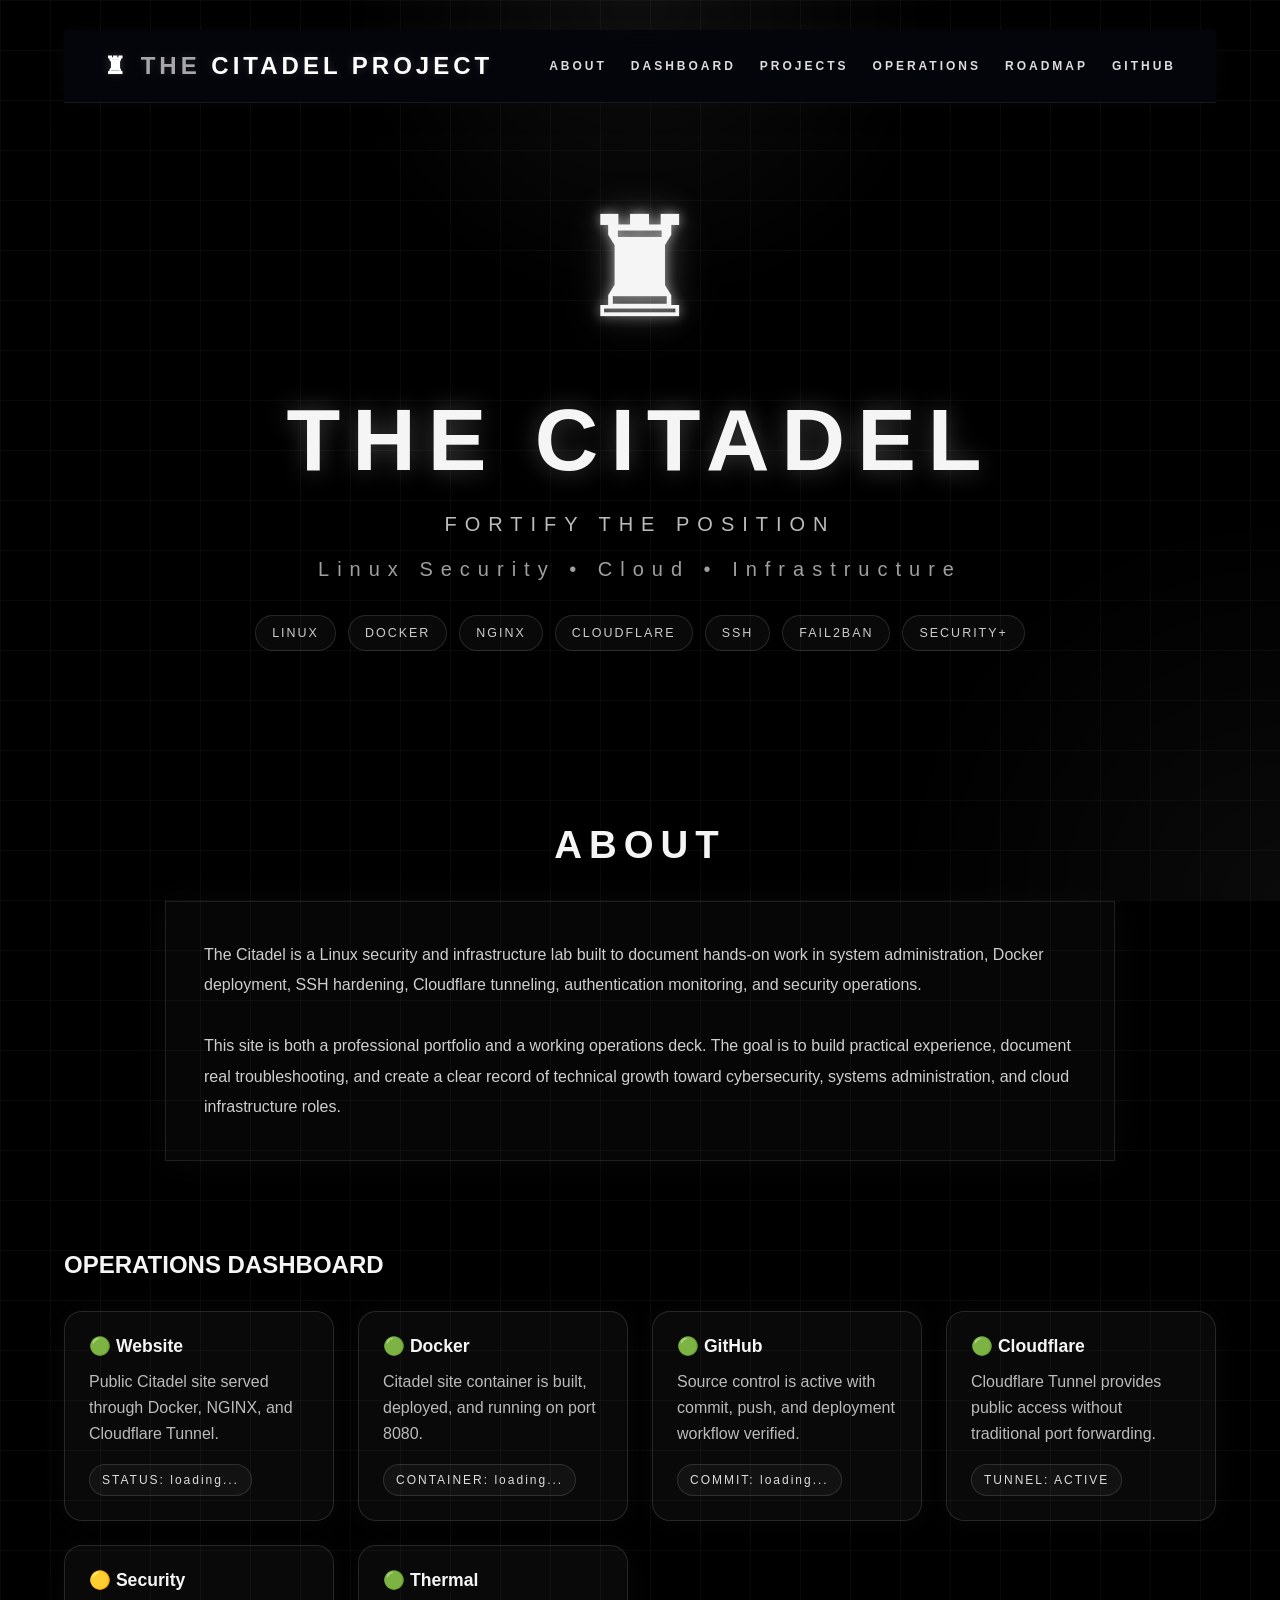
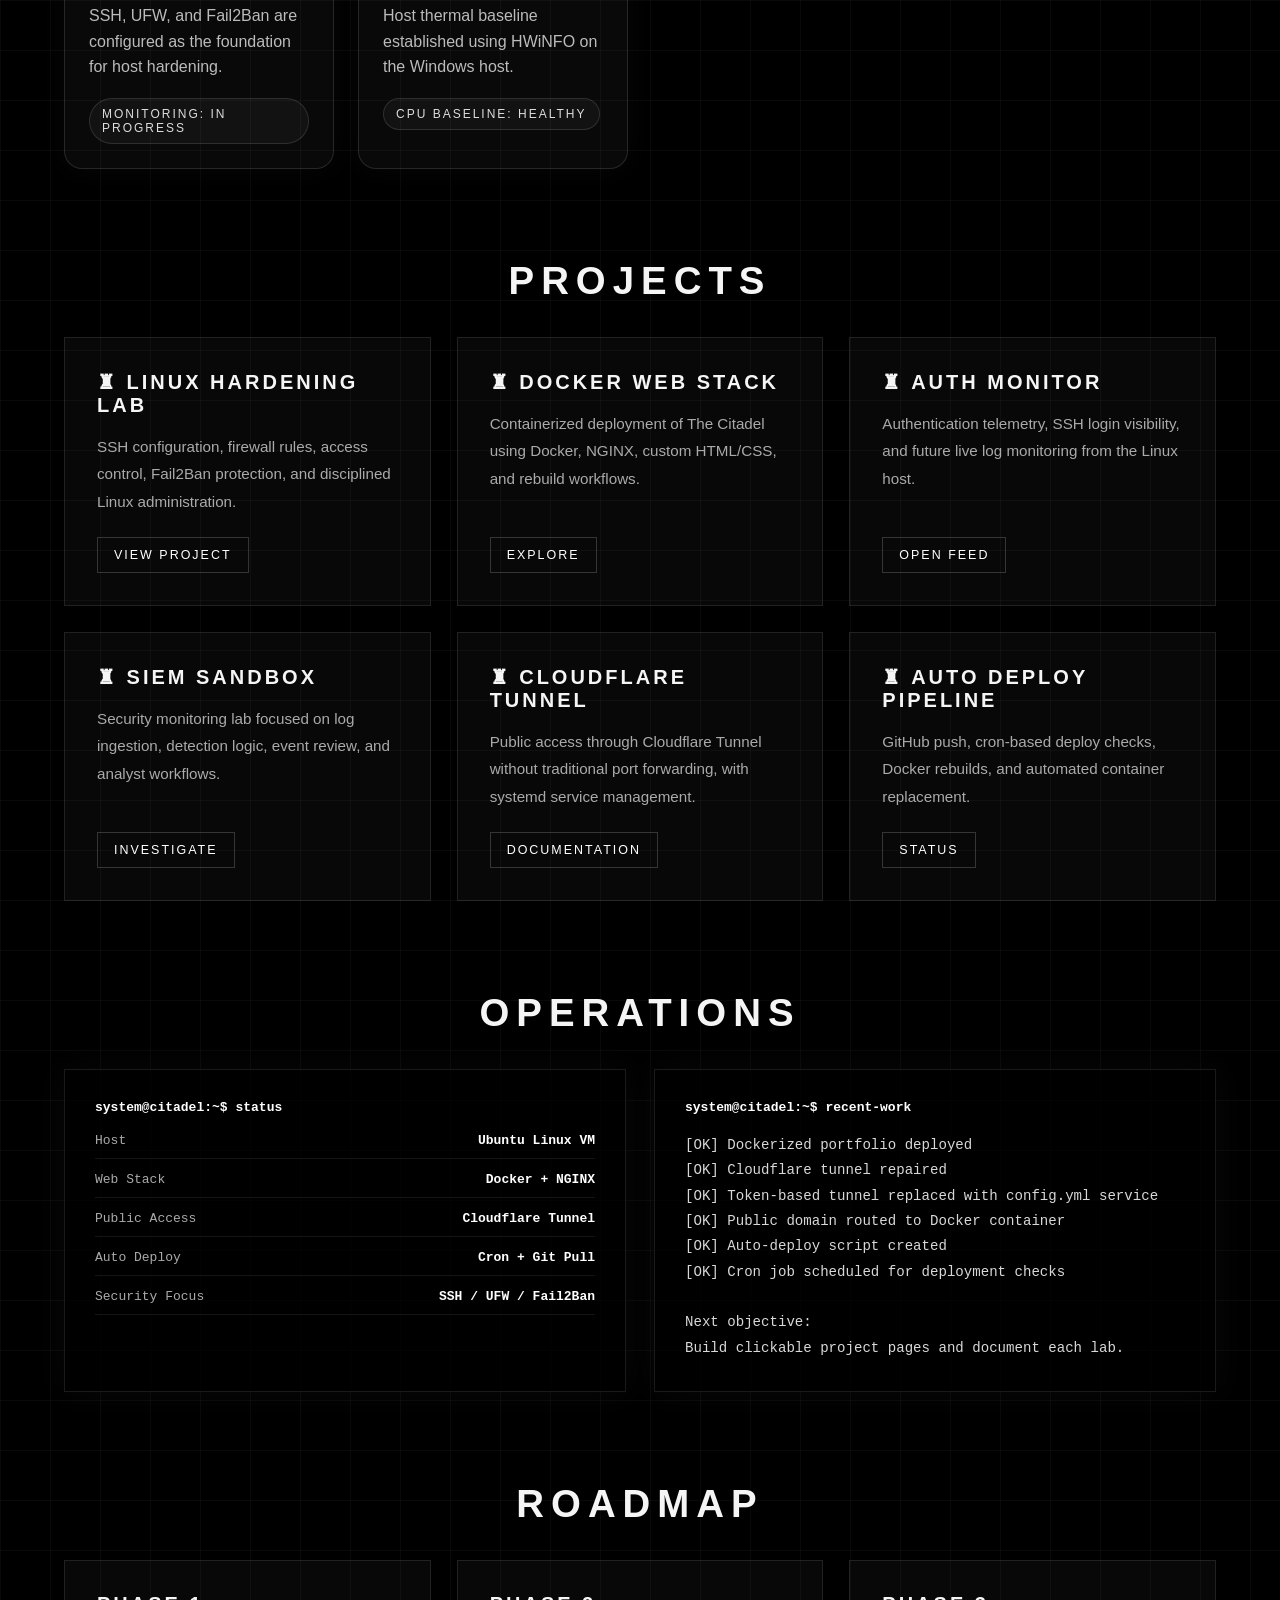
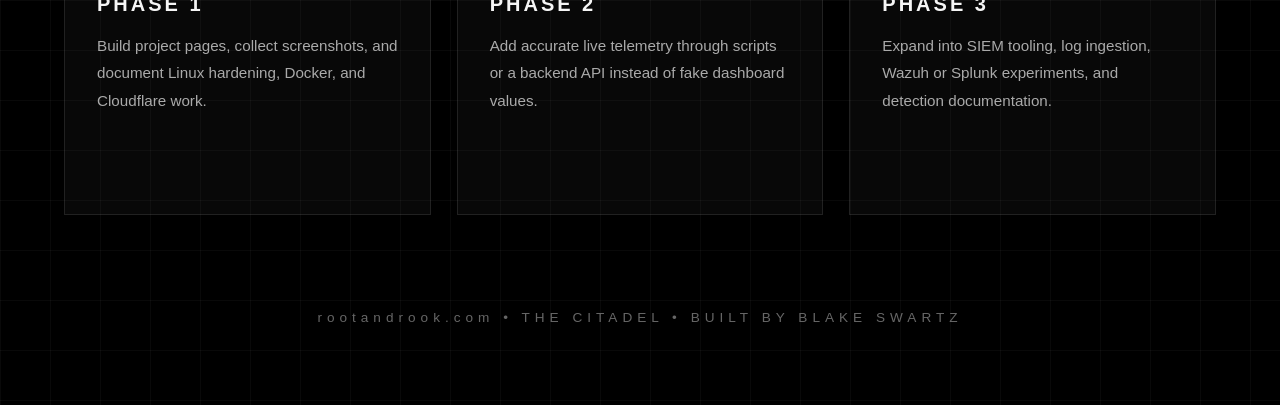
==== docker-site/index.html @ c4e70e7b "Complete Linux Hardening Lab project page" ====
<!DOCTYPE html>
<html lang="en">
<head>
<meta charset="UTF-8">
<meta name="viewport" content="width=device-width, initial-scale=1.0">

<title>The Citadel | Blake Swartz</title>

<style>
*{
    margin:0;
    padding:0;
    box-sizing:border-box;
}

html{
    scroll-behavior:smooth;
}

#dashboard{
    scroll-margin-top:180px;
}

body{
    background:#000;
    color:#f5f5f5;
    font-family:Arial, Helvetica, sans-serif;
    overflow-x:hidden;
    background-image:
        linear-gradient(rgba(255,255,255,0.035) 1px, transparent 1px),
        linear-gradient(90deg, rgba(255,255,255,0.035) 1px, transparent 1px);
    background-size:50px 50px;
}

body::before{
    content:"";
    position:fixed;
    inset:0;
    background:
        radial-gradient(circle at top, rgba(255,255,255,0.06), transparent 28%),
        radial-gradient(circle at bottom right, rgba(255,255,255,0.04), transparent 25%);
    pointer-events:none;
    z-index:-1;
}

.container{
    width:90%;
    max-width:1250px;
    margin:auto;
    padding:30px 0 80px;
}

nav{
    position:sticky;
    top:0;
    z-index:1000;

    width:100%;
    display:flex;
    justify-content:space-between;
    align-items:center;
    gap:30px;

    padding:22px 40px;

    background:rgba(5,5,12,0.92);
    backdrop-filter:blur(12px);

    border-bottom:1px solid rgba(255,255,255,0.08);

    box-shadow:
        0 4px 25px rgba(0,0,0,0.35),
        0 0 30px rgba(255,255,255,0.03);
}
.logo{
    font-size:24px;
    font-weight:900;
    letter-spacing:4px;
    white-space:nowrap;

    text-transform:uppercase;
    color:#fff;
    text-shadow:
        0 0 8px rgba(255,255,255,0.15),
        0 0 20px rgba(255,255,255,0.08);
}

.logo span{
    opacity:0.65;
}

.links{
    display:flex;
    gap:24px;
    align-items:center;
    justify-content:flex-end;
    white-space:nowrap;
}

.links a{
    color:#ddd;
    text-decoration:none;
    letter-spacing:3px;
    font-size:12px;
    transition:0.25s;
    font-weight:600;
}

.links a:hover{
    color:#fff;
    text-shadow:0 0 10px rgba(255,255,255,0.45);
}

@media (max-width:650px){
    nav{
        flex-direction:column;
        justify-content:center;
        gap:18px;
        padding:24px 20px;
        text-align:center;
    }

    .logo{
        font-size:22px;
        letter-spacing:3px;
    }

    .links{
        flex-wrap:wrap;
        justify-content:center;
        gap:16px 22px;
        white-space:normal;
    }

.links a{
    color:#ddd;
    text-decoration:none;
    transition:0.25s;
    font-weight:600;

    font-size:12px;
    letter-spacing:3px;
}

.links a:hover{
    color:#fff;
    text-shadow:0 0 10px rgba(255,255,255,0.45);
}
}

 .hero{
    text-align:center;
    min-height:70vh;
    display:flex;
    flex-direction:column;
    justify-content:center;
    align-items:center;
}

.rook{
    font-size:140px;
    margin-bottom:40px;
    animation:rookPulse 3s infinite ease-in-out;
    text-shadow:
        0 0 12px rgba(255,255,255,0.55),
        0 0 30px rgba(255,255,255,0.25),
        0 0 60px rgba(255,255,255,0.12);
}

@keyframes rookPulse{
    0%{
        transform:scale(1);
        opacity:0.86;
    }

    50%{
        transform:scale(1.08);
        opacity:1;
    }

    100%{
        transform:scale(1);
        opacity:0.86;
    }
}

.hero h1{
    font-size:5.5rem;
    letter-spacing:12px;
    text-shadow:0 0 25px rgba(255,255,255,0.25);
}

.hero p{
    margin-top:22px;
    color:#bbb;
    font-size:1.25rem;
    letter-spacing:8px;
}

.hero-subline{
    margin-top:16px;
    font-size:1rem;
    letter-spacing:4px;
    color:#ddd;
    opacity:0.85;
}

.stack{
    margin-top:34px;
    display:flex;
    justify-content:center;
    gap:12px;
    flex-wrap:wrap;
}

.stack span{
    border:1px solid rgba(255,255,255,0.12);
    background:rgba(255,255,255,0.035);
    padding:10px 16px;
    border-radius:999px;
    color:#ccc;
    font-size:0.78rem;
    letter-spacing:2px;
}

.section{
    margin-top:90px;
}

.section-title{
    font-size:2.4rem;
    letter-spacing:7px;
    margin-bottom:34px;
    text-align:center;
}

.about{
    border:1px solid rgba(255,255,255,0.10);
    background:rgba(255,255,255,0.025);
    padding:38px;
    line-height:1.9;
    color:#cfcfcf;
    max-width:950px;
    margin:auto;
    box-shadow:0 0 35px rgba(255,255,255,0.035);
}

.grid{
    display:grid;
    grid-template-columns:repeat(auto-fit,minmax(280px,1fr));
    gap:26px;
}

.dashboard-grid{
    display:grid;
    grid-template-columns:repeat(auto-fit,minmax(260px,1fr));
    gap:24px;
    margin-top:32px;
}

.dash-card{
    border:1px solid rgba(255,255,255,0.12);
    background:rgba(255,255,255,0.035);
    border-radius:18px;
    padding:24px;
    box-shadow:0 0 30px rgba(255,255,255,0.03);
}

.dash-card h3{
    font-size:1.1rem;
    margin-bottom:12px;
}

.dash-card p{
    color:#bbb;
    line-height:1.6;
    margin-bottom:18px;
}

.dash-card span{
    display:inline-block;
    font-size:0.75rem;
    letter-spacing:2px;
    color:#ddd;
    border:1px solid rgba(255,255,255,0.12);
    border-radius:999px;
    padding:8px 12px;
    background:rgba(255,255,255,0.04);
}
.card{
    border:1px solid rgba(255,255,255,0.10);
    background:rgba(255,255,255,0.03);
    padding:32px;
    min-height:255px;
    transition:0.25s;
    display:flex;
    flex-direction:column;
    justify-content:space-between;
}

.card:hover{
    transform:translateY(-6px);
    border-color:rgba(255,255,255,0.25);
    box-shadow:0 0 30px rgba(255,255,255,0.06);
}

.card h3{
    letter-spacing:3px;
    font-size:1.25rem;
    margin-bottom:16px;
}

.card p{
    color:#aaa;
    line-height:1.8;
    font-size:0.95rem;
}

.card a{
    display:inline-block;
    margin-top:22px;
    color:#fff;
    text-decoration:none;
    border:1px solid rgba(255,255,255,0.18);
    padding:10px 16px;
    width:max-content;
    letter-spacing:2px;
    font-size:0.78rem;
    transition:0.2s;
}

.card a:hover{
    background:#fff;
    color:#000;
}

.ops{
    display:grid;
    grid-template-columns:1fr 1fr;
    gap:28px;
}

.panel{
    border:1px solid rgba(255,255,255,0.10);
    background:rgba(0,0,0,0.65);
    padding:30px;
    box-shadow:0 0 35px rgba(255,255,255,0.035);
}

.panel-title{
    font-family:monospace;
    font-weight:bold;
    color:#fff;
    margin-bottom:18px;
}

.terminal{
    font-family:monospace;
    color:#d8d8d8;
    line-height:1.8;
    font-size:0.88rem;
    white-space:pre-wrap;
}

.status-list{
    display:grid;
    gap:13px;
}

.status-item{
    display:flex;
    justify-content:space-between;
    gap:20px;
    border-bottom:1px solid rgba(255,255,255,0.08);
    padding-bottom:10px;
    font-family:monospace;
}

.status-item span:first-child{
    color:#aaa;
}

.status-good{
    color:#fff;
    font-weight:bold;
}

.footer{
    margin-top:95px;
    text-align:center;
    color:#666;
    letter-spacing:5px;
    font-size:0.85rem;
}

@media(max-width:650px){
    .hero h1{
        font-size:3.1rem;
        letter-spacing:7px;
    }

    .hero p{
        font-size:0.9rem;
        letter-spacing:4px;
    }

    .ops{
        grid-template-columns:1fr;
    }

    .logo{
        font-size:1.4rem;
    }
}
</style>
</head>

<body>

<div class="container">

<nav>
    <div class="logo">♜ <span>THE</span> CITADEL PROJECT</div>

    <div class="links">
        <a href="#about">ABOUT</a>
        <a href="#dashboard">DASHBOARD</a>
        <a href="#projects">PROJECTS</a>
        <a href="#operations">OPERATIONS</a>
        <a href="#roadmap">ROADMAP</a>
        <a href="https://github.com/blakes52897-droid/citadel-linux-lab" target="_blank">GITHUB</a>
    </div>
</nav>

<section class="hero">
    <div class="rook">♜</div>
    <h1>THE CITADEL</h1>
    <p>FORTIFY THE POSITION</p>
    <p class="hero-subline">Linux Security • Cloud • Infrastructure</p>

    <div class="stack">
        <span>LINUX</span>
        <span>DOCKER</span>
        <span>NGINX</span>
        <span>CLOUDFLARE</span>
        <span>SSH</span>
        <span>FAIL2BAN</span>
        <span>SECURITY+</span>
    </div>
</section>

<section class="section" id="about">
    <h2 class="section-title">ABOUT</h2>

    <div class="about">
        The Citadel is a Linux security and infrastructure lab built to document hands-on work in system administration, Docker deployment, SSH hardening, Cloudflare tunneling, authentication monitoring, and security operations.
        <br><br>
        This site is both a professional portfolio and a working operations deck. The goal is to build practical experience, document real troubleshooting, and create a clear record of technical growth toward cybersecurity, systems administration, and cloud infrastructure roles.
    </div>
</section>

<section class="section" id="dashboard">
    <h2>OPERATIONS DASHBOARD</h2>

    <div class="dashboard-grid">
        <div class="dash-card">
            <h3>🟢 Website</h3>
            <p>Public Citadel site served through Docker, NGINX, and Cloudflare Tunnel.</p>
            <span id="live-updated">STATUS: loading...</span>
        </div>

        <div class="dash-card">
            <h3>🟢 Docker</h3>
            <p>Citadel site container is built, deployed, and running on port 8080.</p>
            <span id="live-docker">CONTAINER: loading...</span>
        </div>

        <div class="dash-card">
            <h3>🟢 GitHub</h3>
            <p>Source control is active with commit, push, and deployment workflow verified.</p>
            <span id="live-commit">COMMIT: loading...</span>
        </div>

        <div class="dash-card">
            <h3>🟢 Cloudflare</h3>
            <p>Cloudflare Tunnel provides public access without traditional port forwarding.</p>
            <span>TUNNEL: ACTIVE</span>
        </div>

        <div class="dash-card">
            <h3>🟡 Security</h3>
            <p>SSH, UFW, and Fail2Ban are configured as the foundation for host hardening.</p>
            <span>MONITORING: IN PROGRESS</span>
        </div>

        <div class="dash-card">
            <h3>🟢 Thermal</h3>
            <p>Host thermal baseline established using HWiNFO on the Windows host.</p>
            <span>CPU BASELINE: HEALTHY</span>
        </div>
    </div>
</section>

<section class="section" id="projects">
    <h2 class="section-title">PROJECTS</h2>

    <div class="grid">

        <div class="card">
            <div>
                <h3>♜ LINUX HARDENING LAB</h3>
                <p>
                    SSH configuration, firewall rules, access control, Fail2Ban protection, and disciplined Linux administration.
                </p>
            </div>
            <a href="/projects/linux-hardening.html">VIEW PROJECT</a>
        </div>

        <div class="card">
            <div>
                <h3>♜ DOCKER WEB STACK</h3>
                <p>
                    Containerized deployment of The Citadel using Docker, NGINX, custom HTML/CSS, and rebuild workflows.
                </p>
            </div>
            <a href="#operations">EXPLORE</a>
        </div>

        <div class="card">
            <div>
                <h3>♜ AUTH MONITOR</h3>
                <p>
                    Authentication telemetry, SSH login visibility, and future live log monitoring from the Linux host.
                </p>
            </div>
            <a href="#operations">OPEN FEED</a>
        </div>

        <div class="card">
            <div>
                <h3>♜ SIEM SANDBOX</h3>
                <p>
                    Security monitoring lab focused on log ingestion, detection logic, event review, and analyst workflows.
                </p>
            </div>
            <a href="#roadmap">INVESTIGATE</a>
        </div>

        <div class="card">
            <div>
                <h3>♜ CLOUDFLARE TUNNEL</h3>
                <p>
                    Public access through Cloudflare Tunnel without traditional port forwarding, with systemd service management.
                </p>
            </div>
            <a href="#operations">DOCUMENTATION</a>
        </div>

        <div class="card">
            <div>
                <h3>♜ AUTO DEPLOY PIPELINE</h3>
                <p>
                    GitHub push, cron-based deploy checks, Docker rebuilds, and automated container replacement.
                </p>
            </div>
            <a href="#operations">STATUS</a>
        </div>

    </div>
</section>

<section class="section" id="operations">
    <h2 class="section-title">OPERATIONS</h2>

    <div class="ops">

        <div class="panel">
            <div class="panel-title">system@citadel:~$ status</div>

            <div class="status-list">
                <div class="status-item">
                    <span>Host</span>
                    <span class="status-good">Ubuntu Linux VM</span>
                </div>
                <div class="status-item">
                    <span>Web Stack</span>
                    <span class="status-good">Docker + NGINX</span>
                </div>
                <div class="status-item">
                    <span>Public Access</span>
                    <span class="status-good">Cloudflare Tunnel</span>
                </div>
                <div class="status-item">
                    <span>Auto Deploy</span>
                    <span class="status-good">Cron + Git Pull</span>
                </div>
                <div class="status-item">
                    <span>Security Focus</span>
                    <span class="status-good">SSH / UFW / Fail2Ban</span>
                </div>
            </div>
        </div>

        <div class="panel">
            <div class="panel-title">system@citadel:~$ recent-work</div>

            <div class="terminal">[OK] Dockerized portfolio deployed
[OK] Cloudflare tunnel repaired
[OK] Token-based tunnel replaced with config.yml service
[OK] Public domain routed to Docker container
[OK] Auto-deploy script created
[OK] Cron job scheduled for deployment checks

Next objective:
Build clickable project pages and document each lab.</div>
        </div>

    </div>
</section>

<section class="section" id="roadmap">
    <h2 class="section-title">ROADMAP</h2>

    <div class="grid">

        <div class="card">
            <div>
                <h3>PHASE 1</h3>
                <p>
                    Build project pages, collect screenshots, and document Linux hardening, Docker, and Cloudflare work.
                </p>
            </div>
        </div>

        <div class="card">
            <div>
                <h3>PHASE 2</h3>
                <p>
                    Add accurate live telemetry through scripts or a backend API instead of fake dashboard values.
                </p>
            </div>
        </div>

        <div class="card">
            <div>
                <h3>PHASE 3</h3>
                <p>
                    Expand into SIEM tooling, log ingestion, Wazuh or Splunk experiments, and detection documentation.
                </p>
            </div>
        </div>

    </div>
</section>

<div class="footer">
rootandrook.com • THE CITADEL • BUILT BY BLAKE SWARTZ
</div>

</div>

<script>
fetch('/status.json')
  .then(response => response.json())
  .then(data => {
    document.getElementById('live-updated').textContent =
      'UPDATED: ' + data.updated;

    document.getElementById('live-docker').textContent =
      'DOCKER: ' + data.docker;

    document.getElementById('live-commit').textContent =
      'COMMIT: ' + data.last_commit;

    document.getElementById('live-uptime').textContent =
      'UPTIME: ' + data.uptime;

    document.getElementById('live-memory').textContent =
      'MEMORY: ' + data.memory;

    document.getElementById('live-disk').textContent =
      'DISK: ' + data.disk;
  })
  .catch(error => {
    console.error('Status load failed:', error);
  });
</script>

</body>
</html>
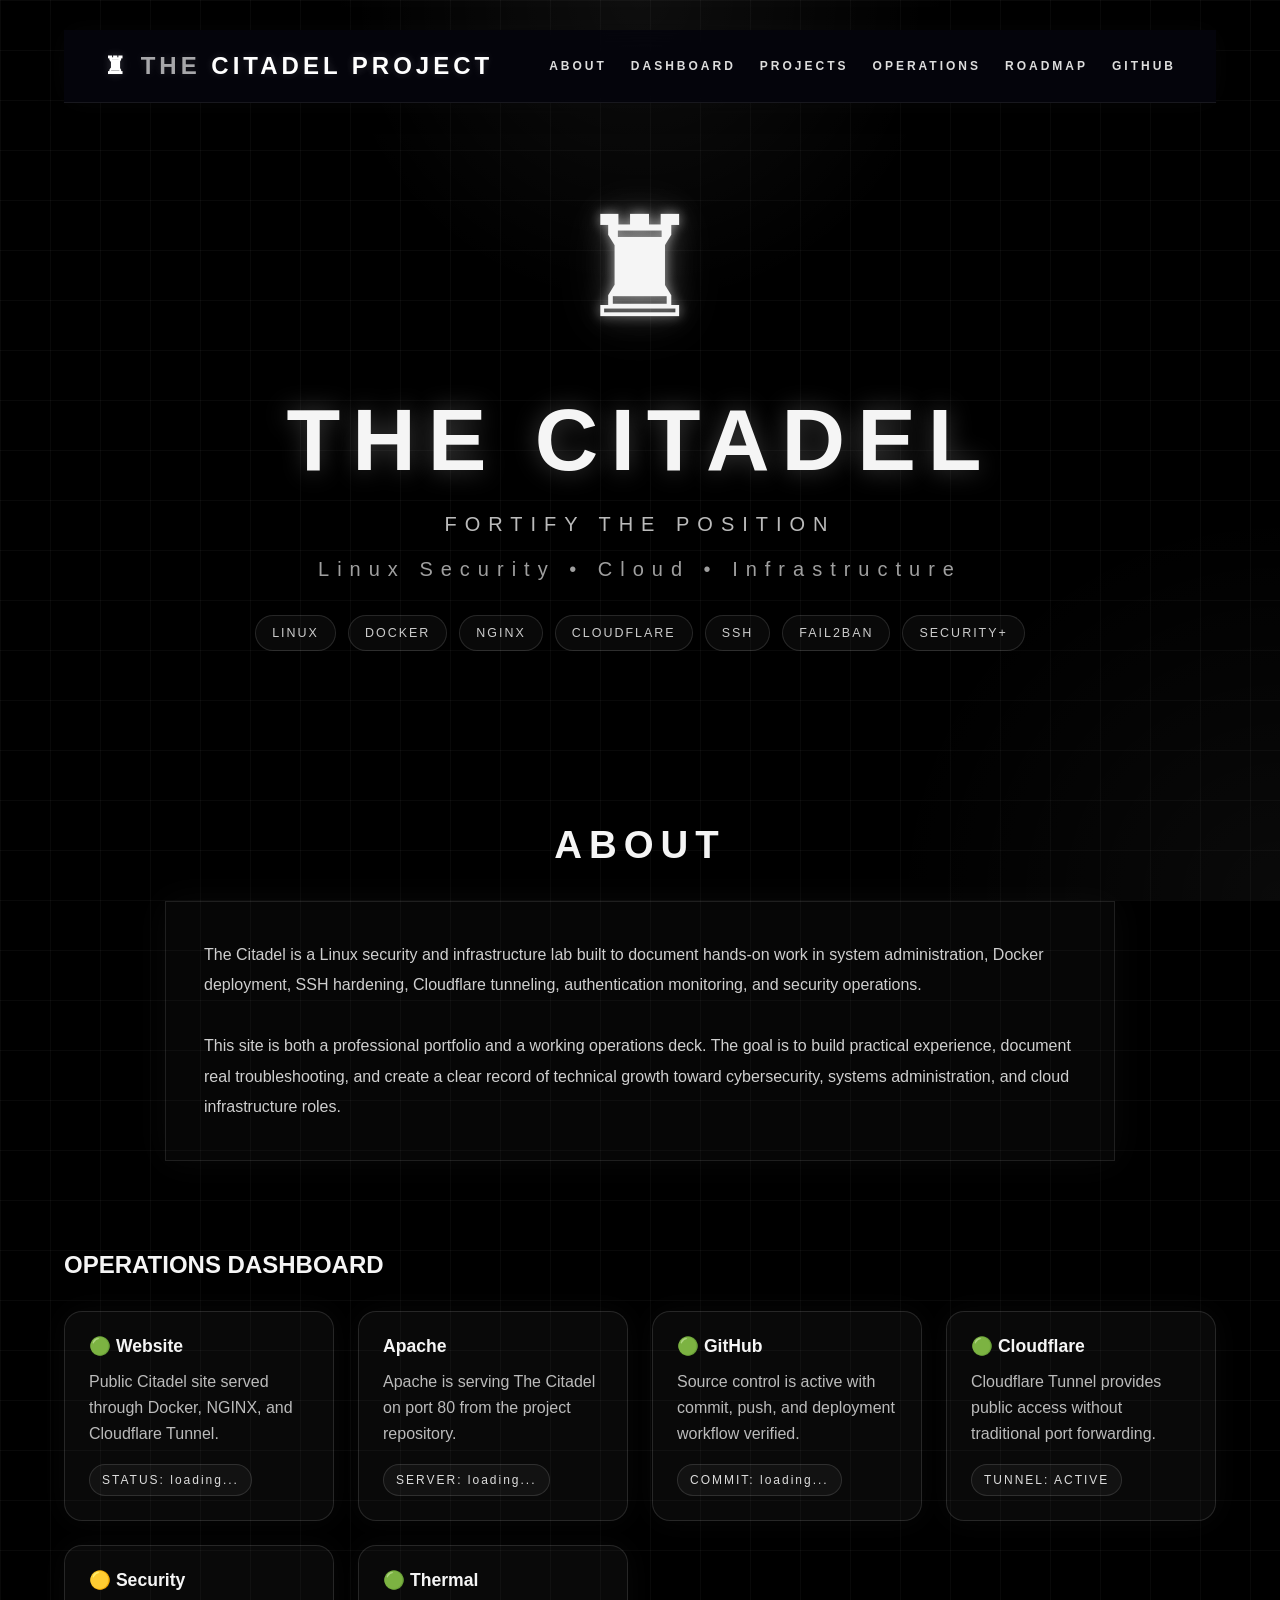
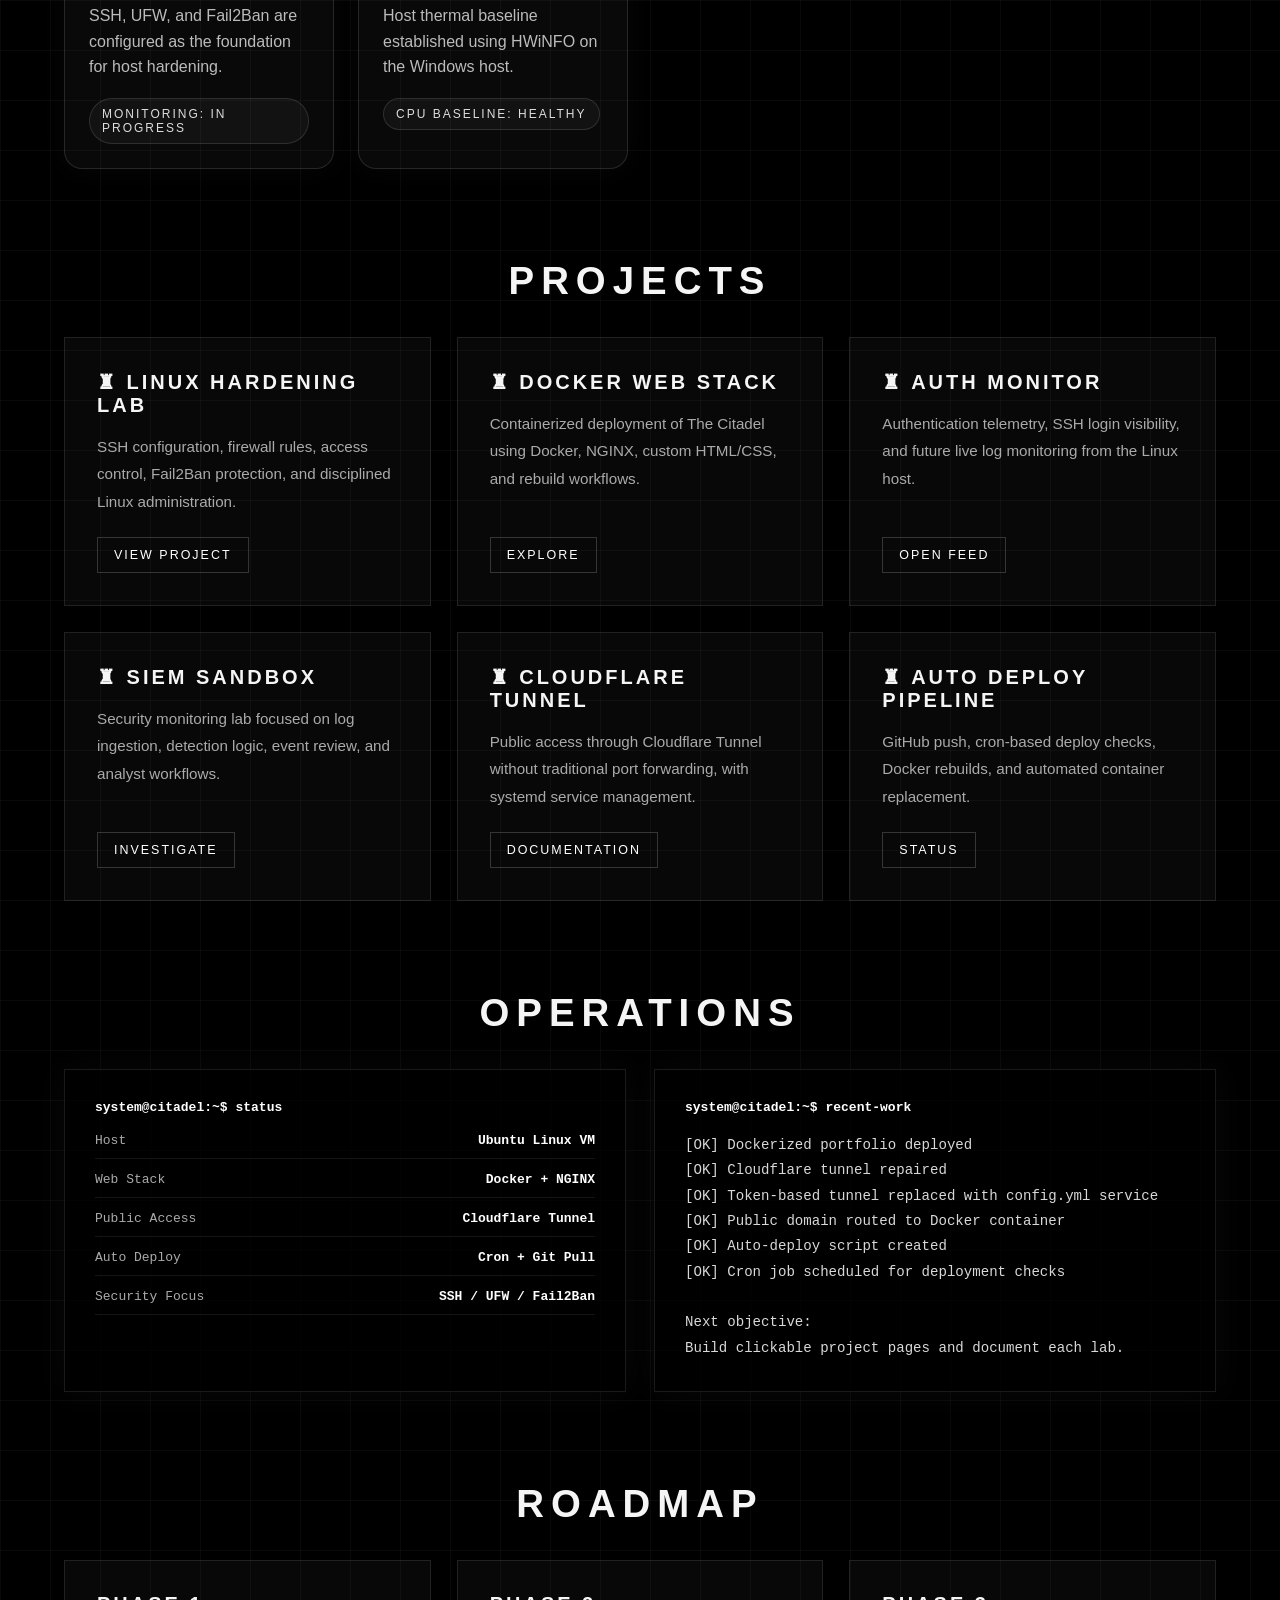
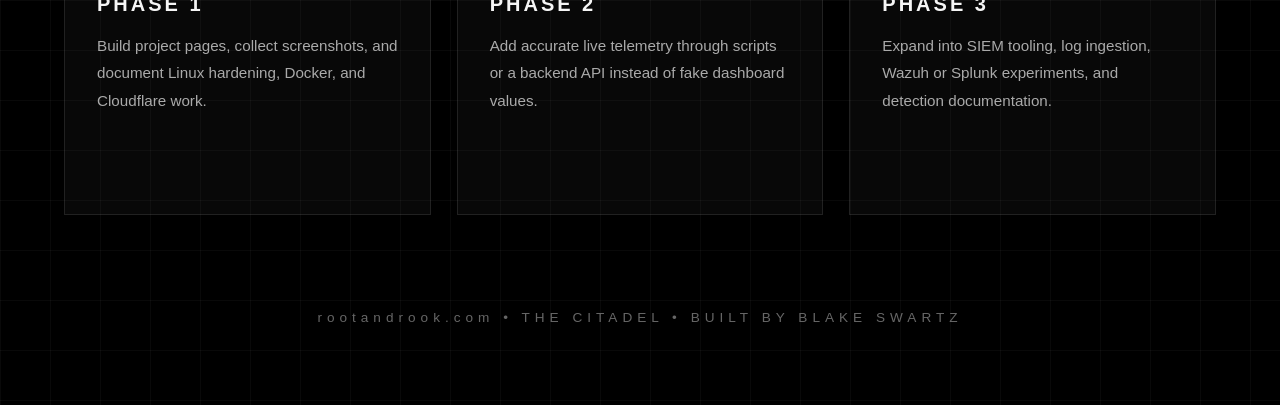
==== commit 6ca86fb3: "Update dashboard to reflect Apache frontend architecture" ====
--- a/docker-site/index.html
+++ b/docker-site/index.html
@@ -470,9 +470,11 @@
         </div>
 
         <div class="dash-card">
-            <h3>🟢 Docker</h3>
-            <p>Citadel site container is built, deployed, and running on port 8080.</p>
-            <span id="live-docker">CONTAINER: loading...</span>
+        <h3>Apache</h3>
+        <p>
+        Apache is serving The Citadel on port 80 from the project repository.
+        </p>
+            <span id="live-server">SERVER: loading...</span>
         </div>
 
         <div class="dash-card">
@@ -666,8 +668,8 @@
     document.getElementById('live-updated').textContent =
       'UPDATED: ' + data.updated;
 
-    document.getElementById('live-docker').textContent =
-      'DOCKER: ' + data.docker;
+    document.getElementById('live-server').textContent =
+  'SERVER: ' + data.apache;
 
     document.getElementById('live-commit').textContent =
       'COMMIT: ' + data.last_commit;
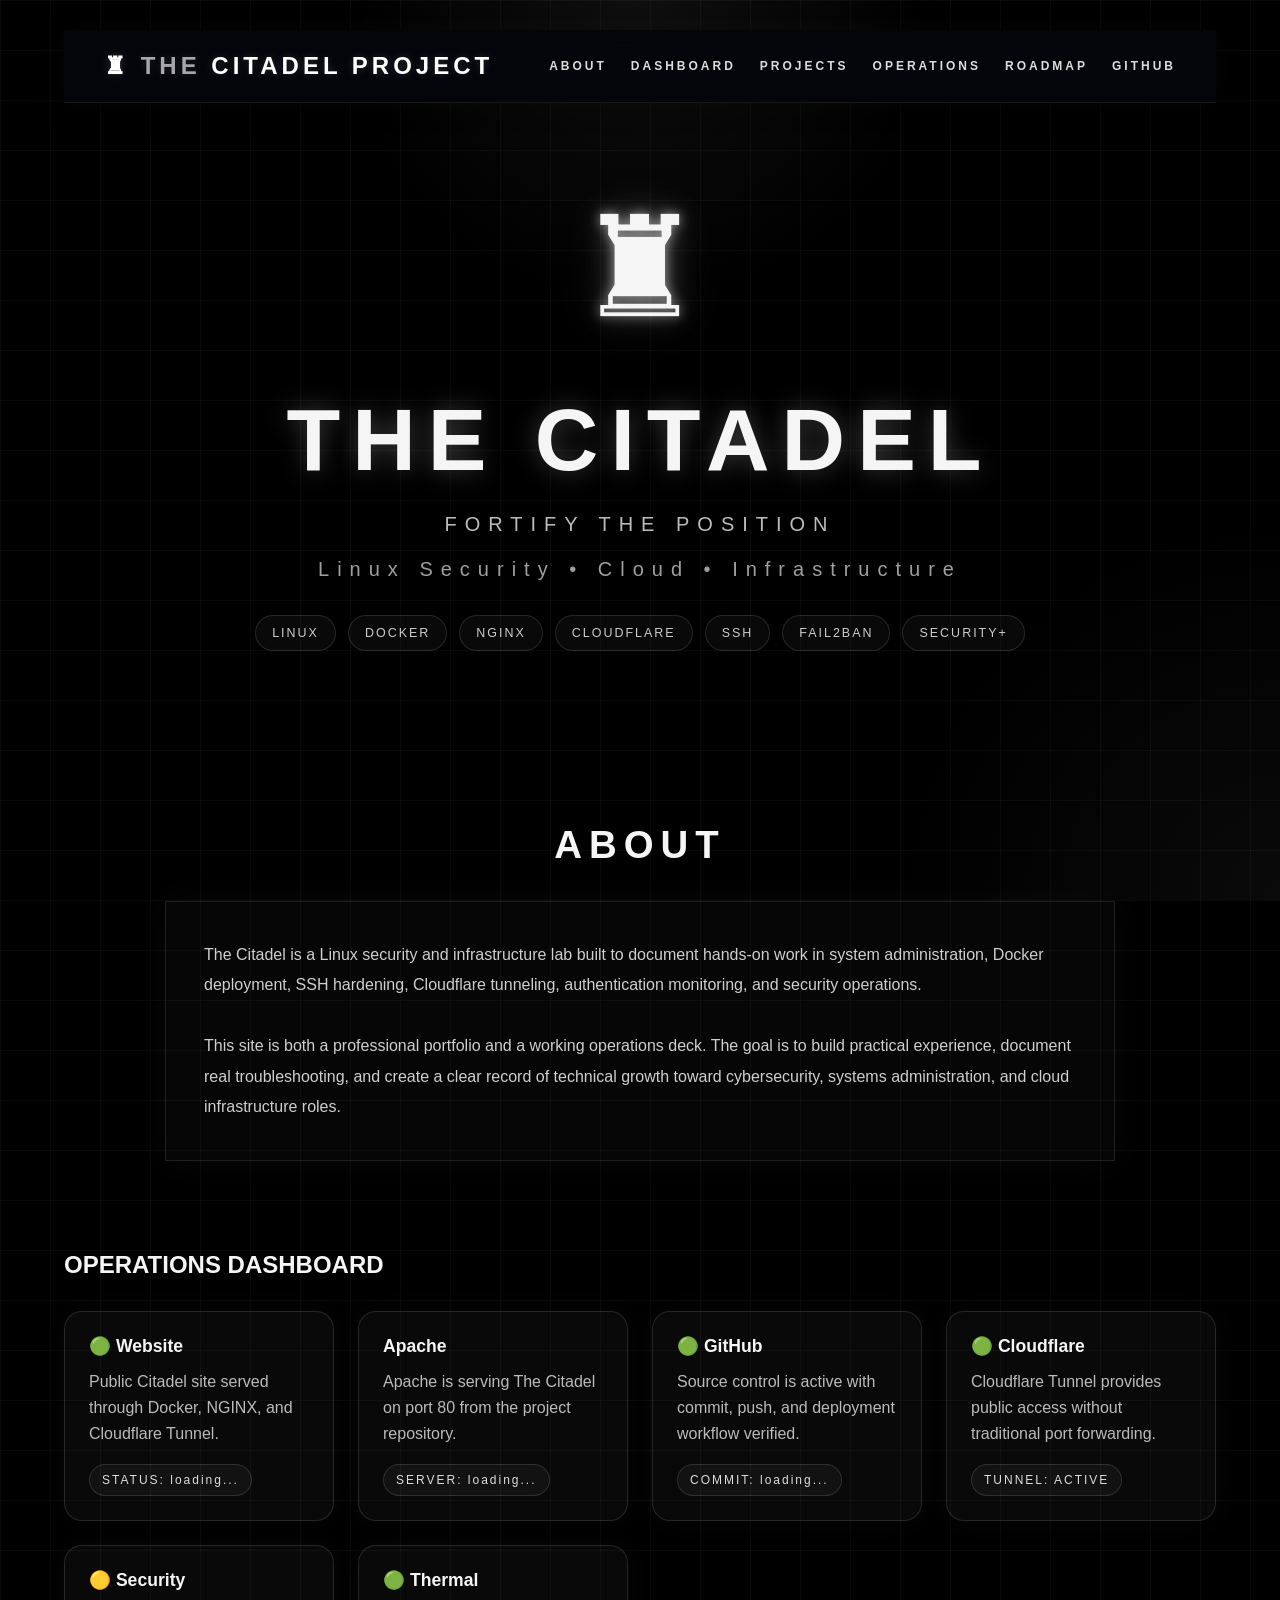
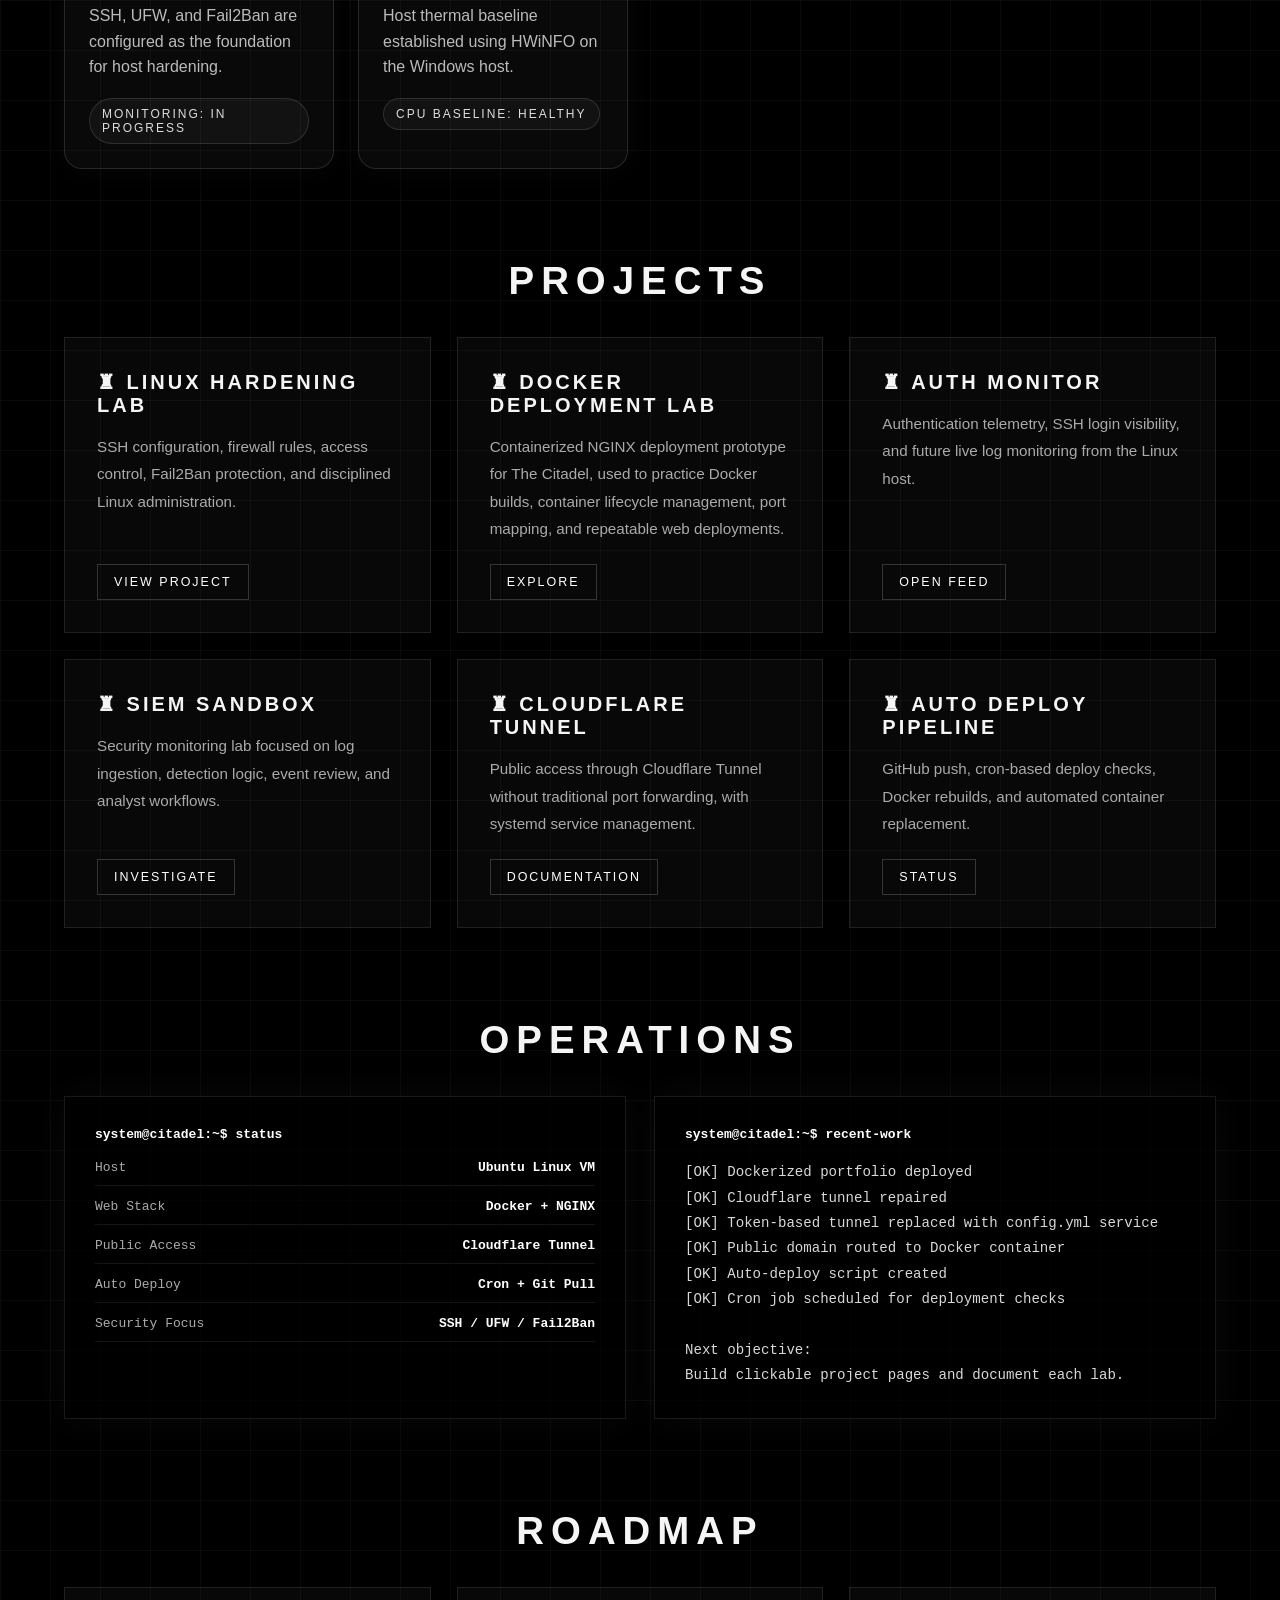
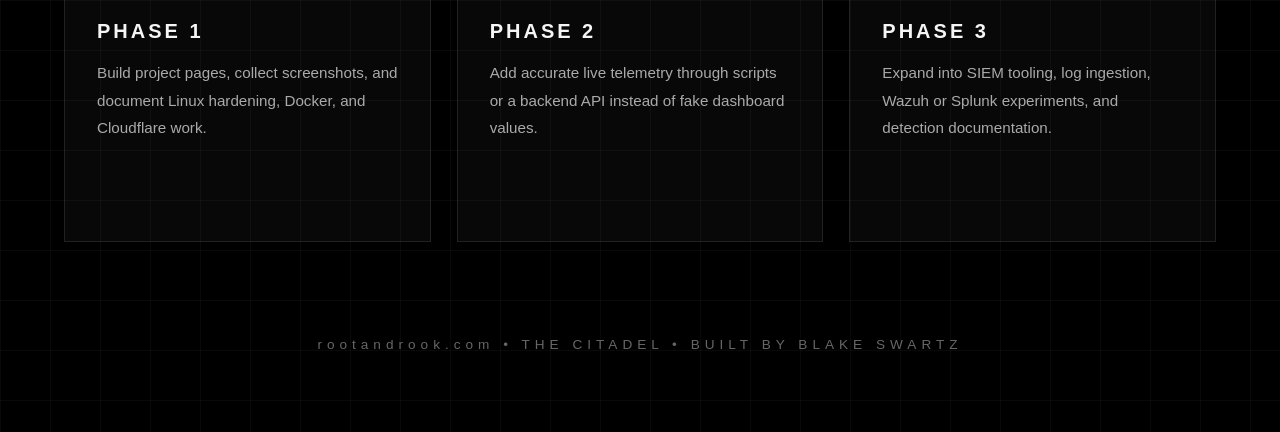
==== commit 45304aa0: "Add Docker Deployment Lab project page" ====
--- a/docker-site/index.html
+++ b/docker-site/index.html
@@ -520,12 +520,12 @@
 
         <div class="card">
             <div>
-                <h3>♜ DOCKER WEB STACK</h3>
-                <p>
-                    Containerized deployment of The Citadel using Docker, NGINX, custom HTML/CSS, and rebuild workflows.
-                </p>
-            </div>
-            <a href="#operations">EXPLORE</a>
+                <h3>♜ DOCKER DEPLOYMENT LAB</h3>
+                <p>
+                Containerized NGINX deployment prototype for The Citadel, used to practice Docker builds, container lifecycle management, port mapping, and repeatable web deployments.
+                </p>
+            </div>
+            <a href="/projects/docker-deployment-lab.html">EXPLORE</a>
         </div>
 
         <div class="card">
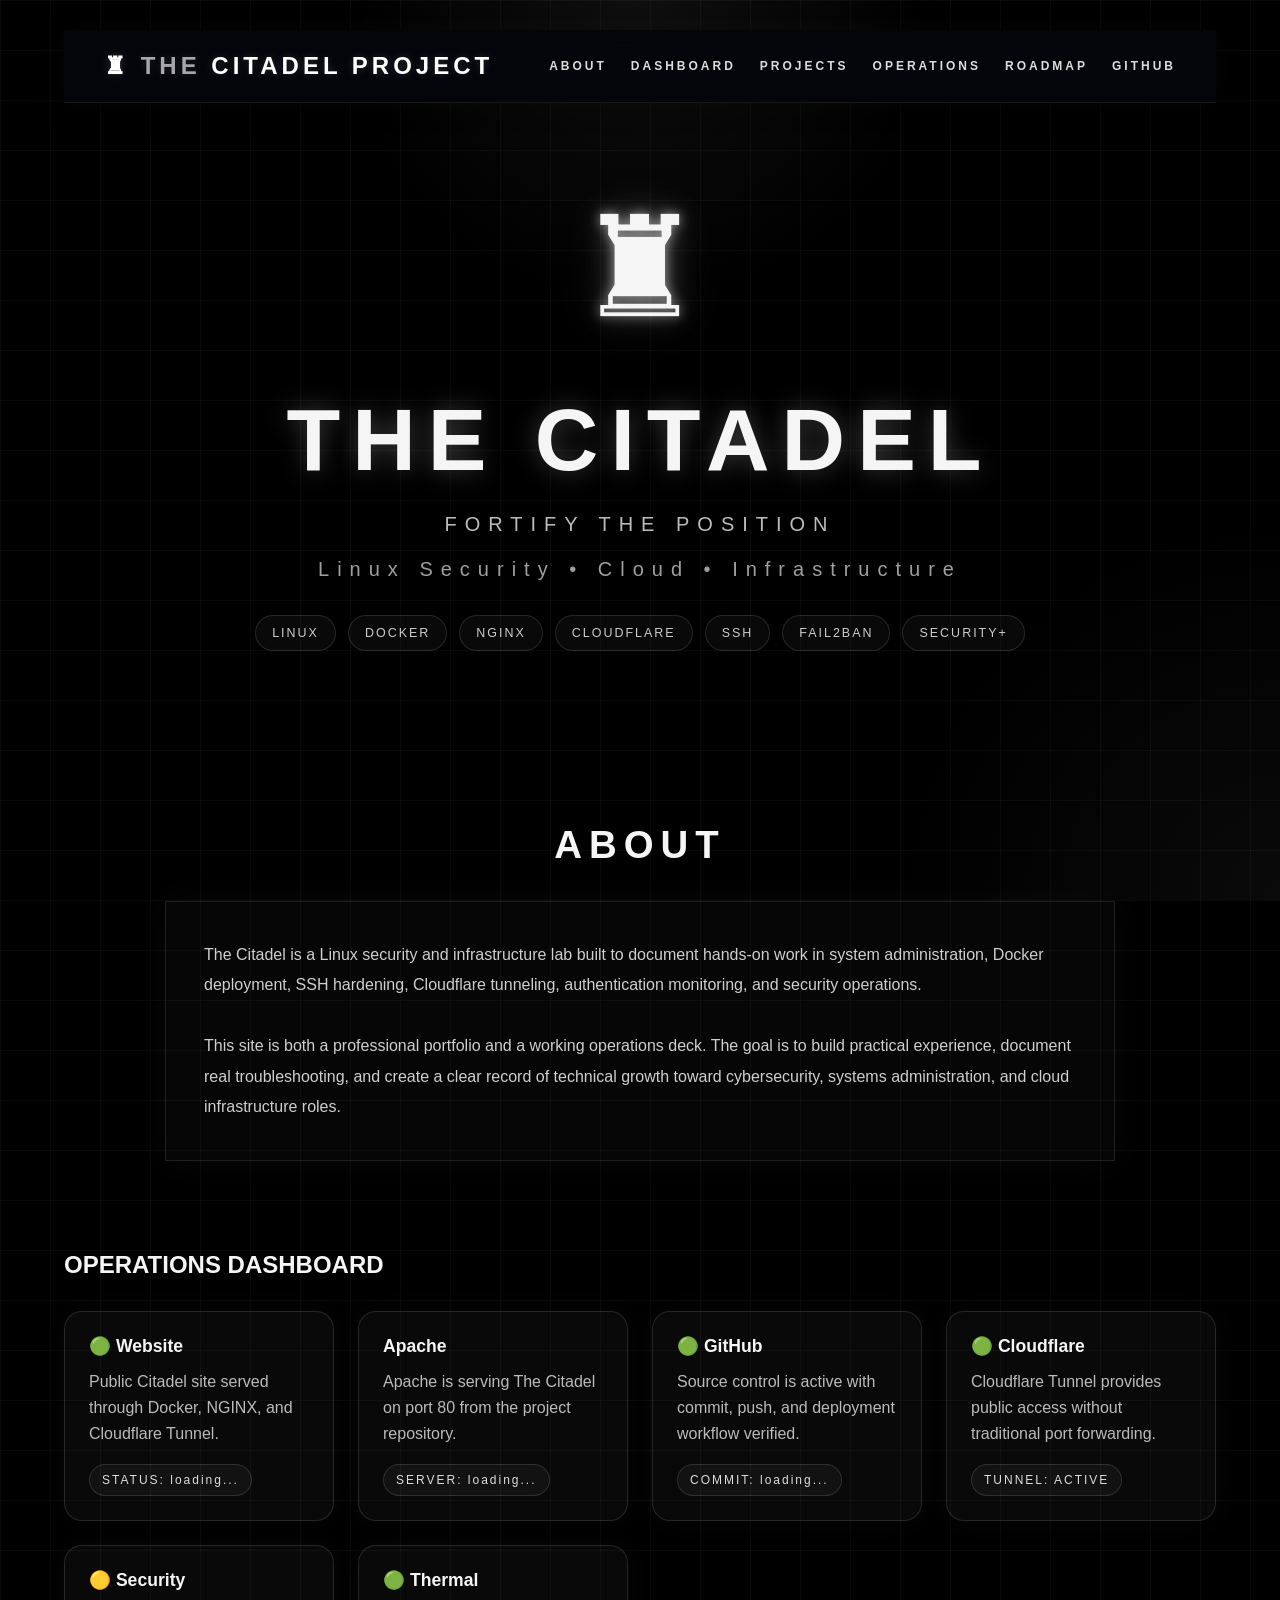
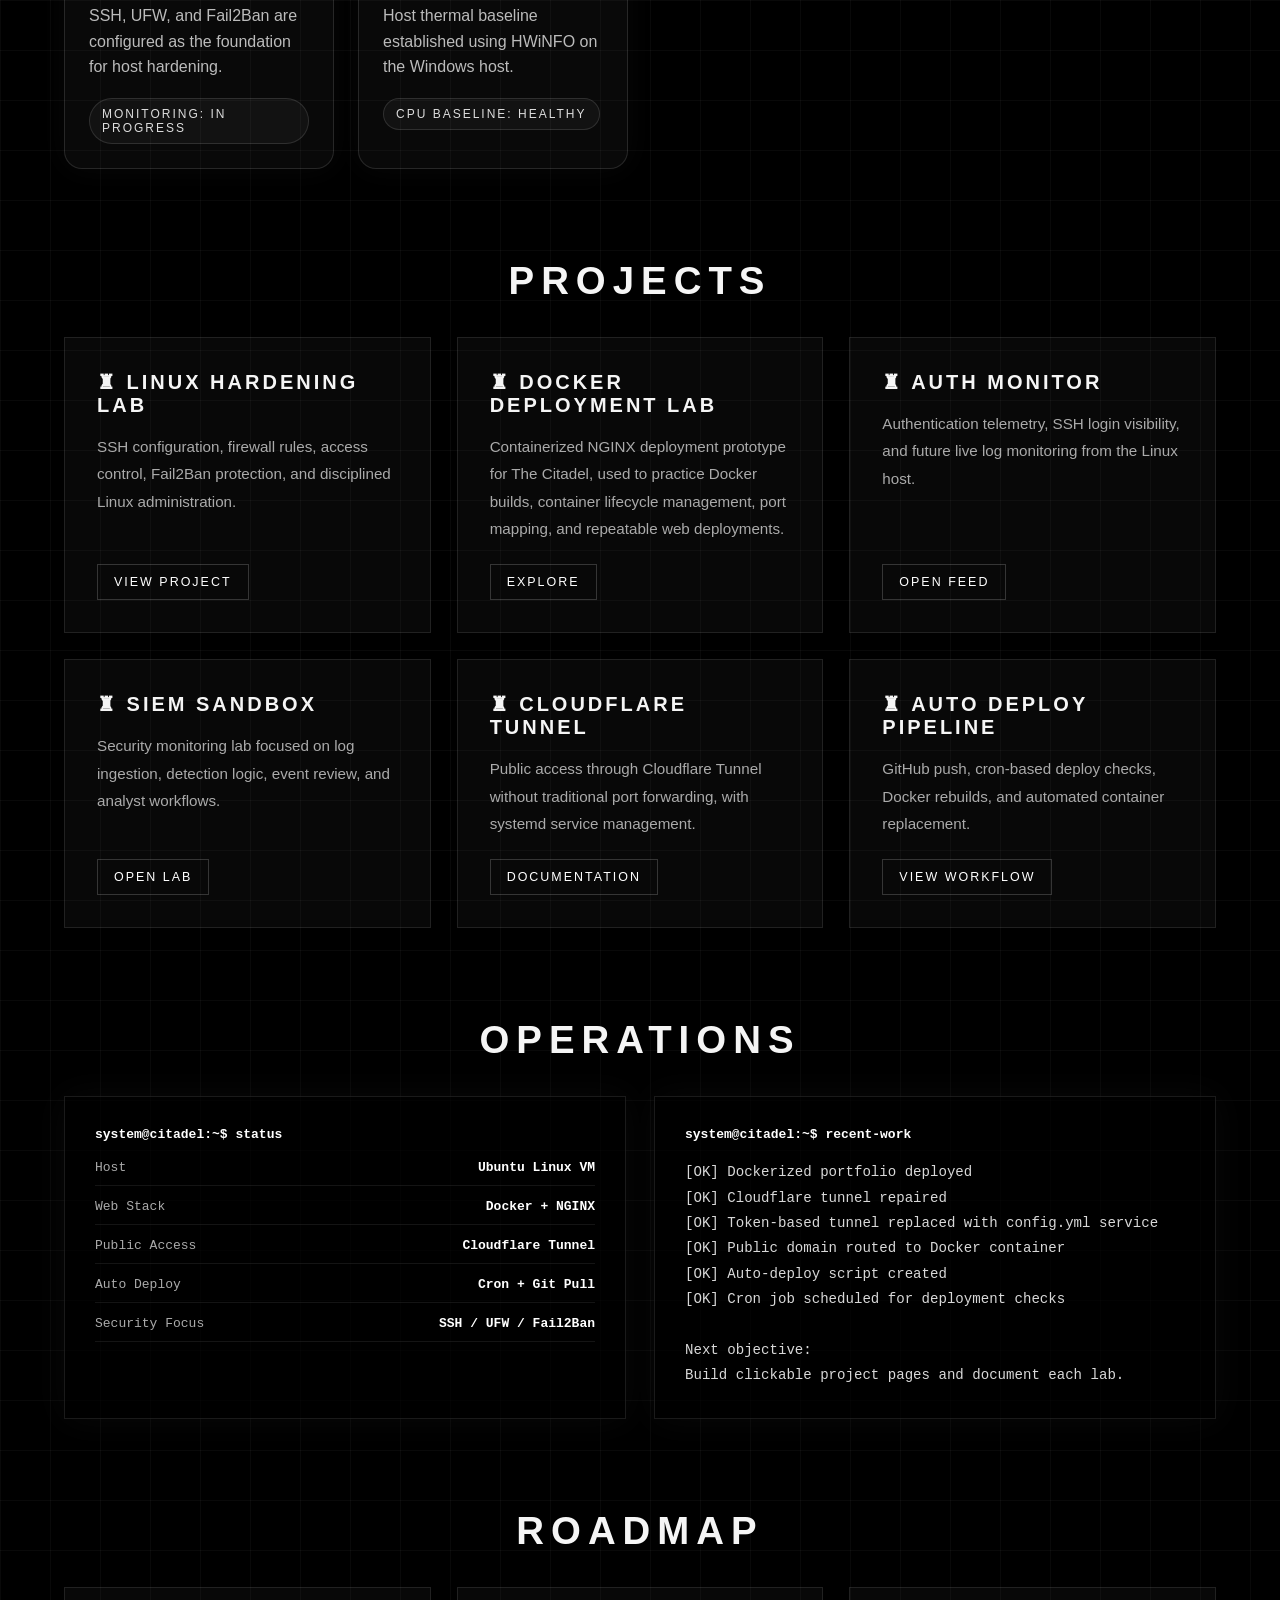
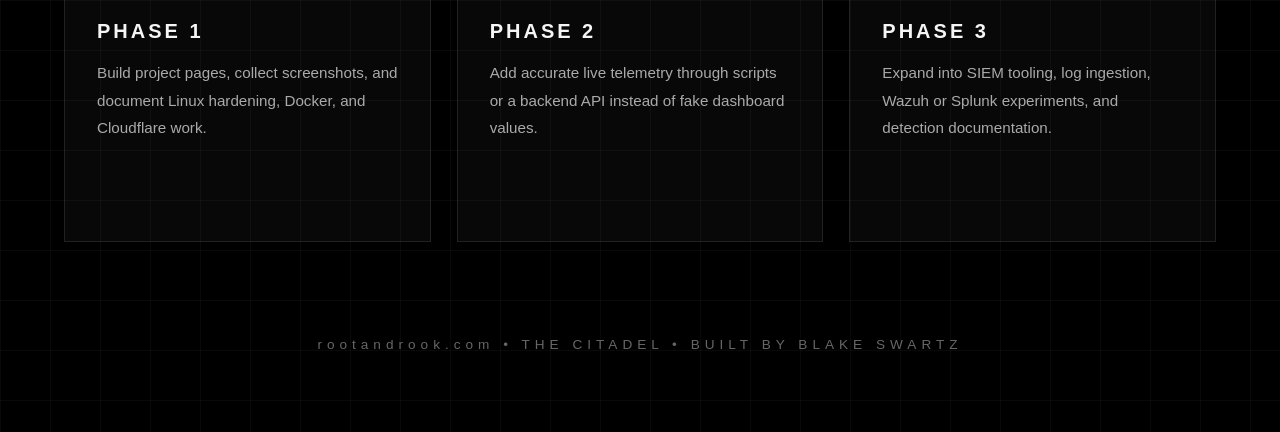
==== commit 6aa4339c: "Wire Citadel project cards to documentation pages" ====
--- a/docker-site/index.html
+++ b/docker-site/index.html
@@ -535,7 +535,7 @@
                     Authentication telemetry, SSH login visibility, and future live log monitoring from the Linux host.
                 </p>
             </div>
-            <a href="#operations">OPEN FEED</a>
+            <a href="/projects/auth-monitor.html">OPEN FEED</a>
         </div>
 
         <div class="card">
@@ -545,7 +545,7 @@
                     Security monitoring lab focused on log ingestion, detection logic, event review, and analyst workflows.
                 </p>
             </div>
-            <a href="#roadmap">INVESTIGATE</a>
+            <a href="/projects/siem-sandbox.html">OPEN LAB</a>
         </div>
 
         <div class="card">
@@ -555,7 +555,7 @@
                     Public access through Cloudflare Tunnel without traditional port forwarding, with systemd service management.
                 </p>
             </div>
-            <a href="#operations">DOCUMENTATION</a>
+            <a href="/projects/cloudflare-tunnel.html">DOCUMENTATION</a>
         </div>
 
         <div class="card">
@@ -565,7 +565,7 @@
                     GitHub push, cron-based deploy checks, Docker rebuilds, and automated container replacement.
                 </p>
             </div>
-            <a href="#operations">STATUS</a>
+            <a href="/projects/auto-deploy-pipeline.html">VIEW WORKFLOW</a>
         </div>
 
     </div>
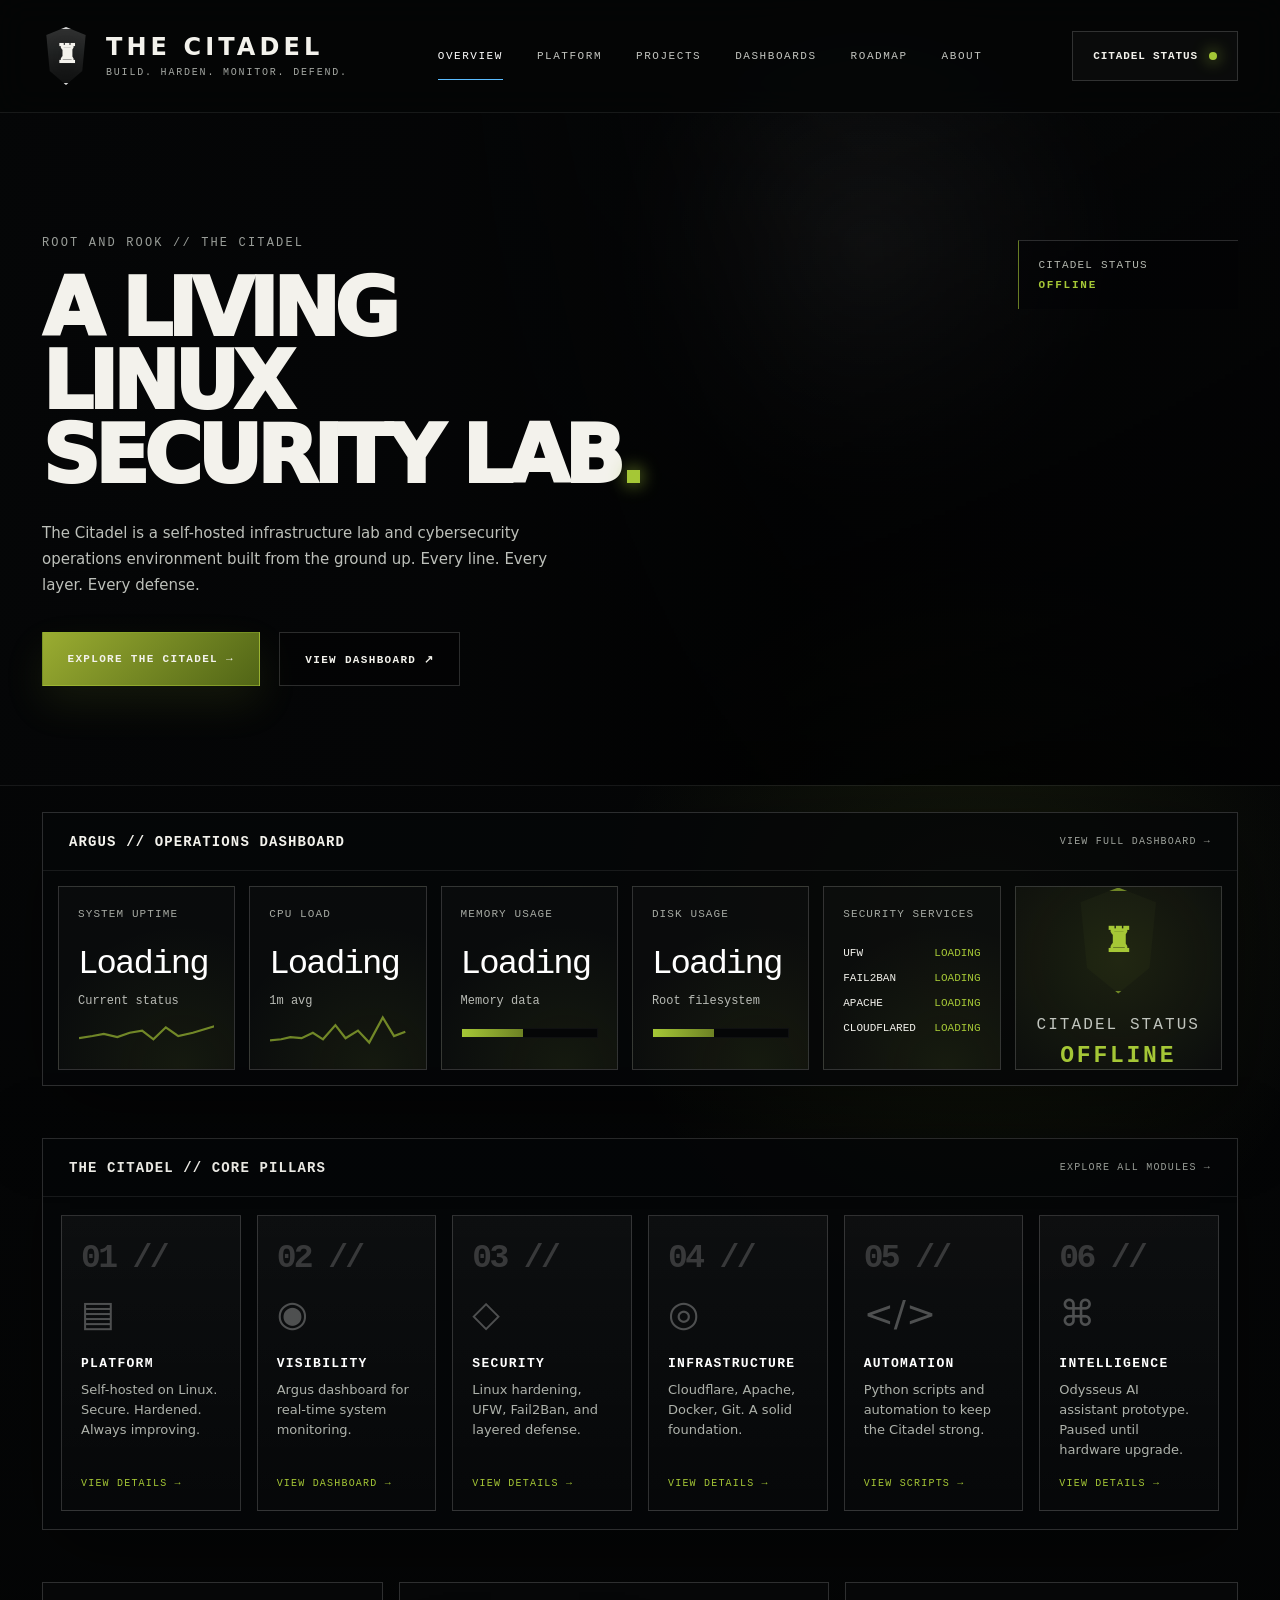
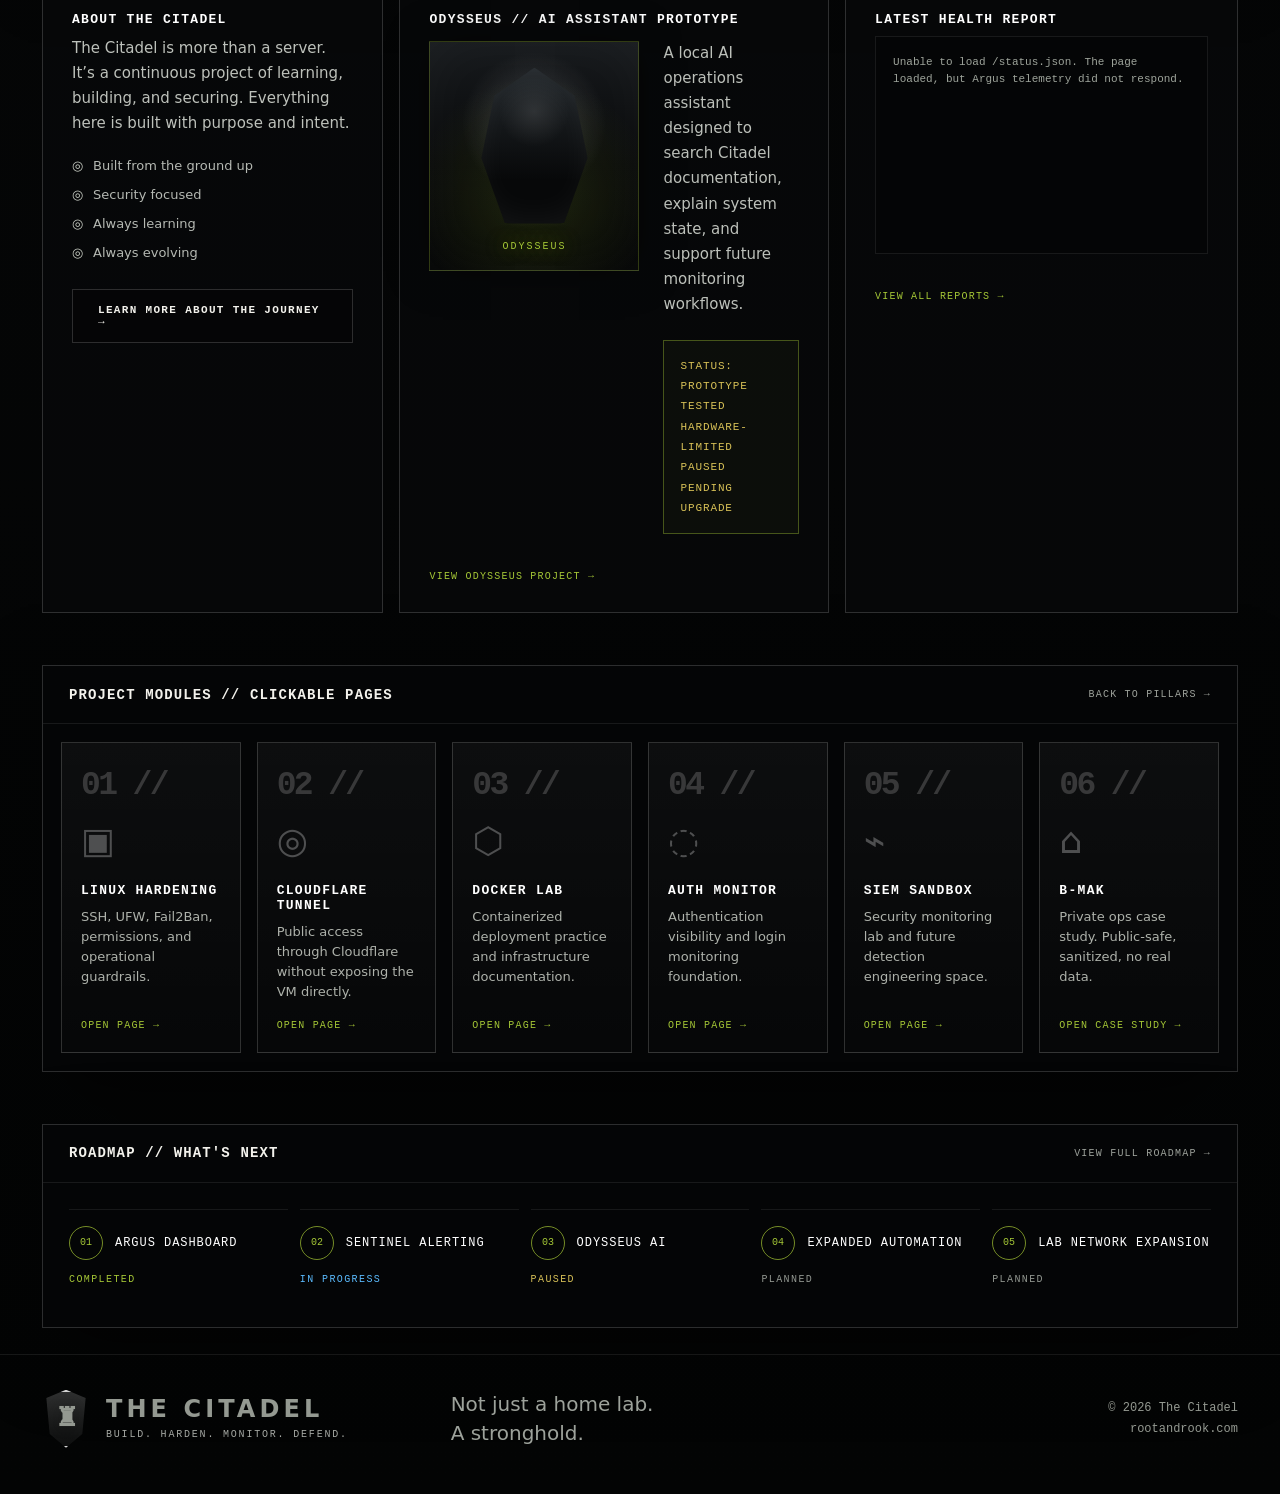
==== commit db9408eb: "Add Citadel homepage motion and refine Odysseus card" ====
--- a/docker-site/index.html
+++ b/docker-site/index.html
@@ -1,692 +1,1604 @@
 <!DOCTYPE html>
 <html lang="en">
 <head>
-<meta charset="UTF-8">
-<meta name="viewport" content="width=device-width, initial-scale=1.0">
-
-<title>The Citadel | Blake Swartz</title>
-
-<style>
-*{
-    margin:0;
-    padding:0;
-    box-sizing:border-box;
-}
-
-html{
-    scroll-behavior:smooth;
-}
-
-#dashboard{
-    scroll-margin-top:180px;
-}
-
-body{
-    background:#000;
-    color:#f5f5f5;
-    font-family:Arial, Helvetica, sans-serif;
-    overflow-x:hidden;
-    background-image:
-        linear-gradient(rgba(255,255,255,0.035) 1px, transparent 1px),
-        linear-gradient(90deg, rgba(255,255,255,0.035) 1px, transparent 1px);
-    background-size:50px 50px;
-}
-
-body::before{
-    content:"";
-    position:fixed;
-    inset:0;
-    background:
-        radial-gradient(circle at top, rgba(255,255,255,0.06), transparent 28%),
-        radial-gradient(circle at bottom right, rgba(255,255,255,0.04), transparent 25%);
-    pointer-events:none;
-    z-index:-1;
-}
-
-.container{
-    width:90%;
-    max-width:1250px;
-    margin:auto;
-    padding:30px 0 80px;
-}
-
-nav{
-    position:sticky;
-    top:0;
-    z-index:1000;
-
-    width:100%;
-    display:flex;
-    justify-content:space-between;
-    align-items:center;
-    gap:30px;
-
-    padding:22px 40px;
-
-    background:rgba(5,5,12,0.92);
-    backdrop-filter:blur(12px);
-
-    border-bottom:1px solid rgba(255,255,255,0.08);
-
-    box-shadow:
-        0 4px 25px rgba(0,0,0,0.35),
-        0 0 30px rgba(255,255,255,0.03);
-}
-.logo{
-    font-size:24px;
-    font-weight:900;
-    letter-spacing:4px;
-    white-space:nowrap;
-
-    text-transform:uppercase;
-    color:#fff;
-    text-shadow:
-        0 0 8px rgba(255,255,255,0.15),
-        0 0 20px rgba(255,255,255,0.08);
-}
-
-.logo span{
-    opacity:0.65;
-}
-
-.links{
-    display:flex;
-    gap:24px;
-    align-items:center;
-    justify-content:flex-end;
-    white-space:nowrap;
-}
-
-.links a{
-    color:#ddd;
-    text-decoration:none;
-    letter-spacing:3px;
-    font-size:12px;
-    transition:0.25s;
-    font-weight:600;
-}
-
-.links a:hover{
-    color:#fff;
-    text-shadow:0 0 10px rgba(255,255,255,0.45);
-}
-
-@media (max-width:650px){
-    nav{
-        flex-direction:column;
-        justify-content:center;
-        gap:18px;
-        padding:24px 20px;
-        text-align:center;
-    }
-
-    .logo{
-        font-size:22px;
-        letter-spacing:3px;
-    }
-
-    .links{
-        flex-wrap:wrap;
-        justify-content:center;
-        gap:16px 22px;
-        white-space:normal;
-    }
-
-.links a{
-    color:#ddd;
-    text-decoration:none;
-    transition:0.25s;
-    font-weight:600;
-
-    font-size:12px;
-    letter-spacing:3px;
-}
-
-.links a:hover{
-    color:#fff;
-    text-shadow:0 0 10px rgba(255,255,255,0.45);
-}
-}
-
- .hero{
-    text-align:center;
-    min-height:70vh;
-    display:flex;
-    flex-direction:column;
-    justify-content:center;
-    align-items:center;
-}
-
-.rook{
-    font-size:140px;
-    margin-bottom:40px;
-    animation:rookPulse 3s infinite ease-in-out;
-    text-shadow:
-        0 0 12px rgba(255,255,255,0.55),
-        0 0 30px rgba(255,255,255,0.25),
-        0 0 60px rgba(255,255,255,0.12);
-}
-
-@keyframes rookPulse{
-    0%{
-        transform:scale(1);
-        opacity:0.86;
-    }
-
-    50%{
-        transform:scale(1.08);
-        opacity:1;
-    }
-
-    100%{
-        transform:scale(1);
-        opacity:0.86;
-    }
-}
-
-.hero h1{
-    font-size:5.5rem;
-    letter-spacing:12px;
-    text-shadow:0 0 25px rgba(255,255,255,0.25);
-}
-
-.hero p{
-    margin-top:22px;
-    color:#bbb;
-    font-size:1.25rem;
-    letter-spacing:8px;
-}
-
-.hero-subline{
-    margin-top:16px;
-    font-size:1rem;
-    letter-spacing:4px;
-    color:#ddd;
-    opacity:0.85;
-}
-
-.stack{
-    margin-top:34px;
-    display:flex;
-    justify-content:center;
-    gap:12px;
-    flex-wrap:wrap;
-}
-
-.stack span{
-    border:1px solid rgba(255,255,255,0.12);
-    background:rgba(255,255,255,0.035);
-    padding:10px 16px;
-    border-radius:999px;
-    color:#ccc;
-    font-size:0.78rem;
-    letter-spacing:2px;
-}
-
-.section{
-    margin-top:90px;
-}
-
-.section-title{
-    font-size:2.4rem;
-    letter-spacing:7px;
-    margin-bottom:34px;
-    text-align:center;
-}
-
-.about{
-    border:1px solid rgba(255,255,255,0.10);
-    background:rgba(255,255,255,0.025);
-    padding:38px;
-    line-height:1.9;
-    color:#cfcfcf;
-    max-width:950px;
-    margin:auto;
-    box-shadow:0 0 35px rgba(255,255,255,0.035);
-}
-
-.grid{
-    display:grid;
-    grid-template-columns:repeat(auto-fit,minmax(280px,1fr));
-    gap:26px;
-}
-
-.dashboard-grid{
-    display:grid;
-    grid-template-columns:repeat(auto-fit,minmax(260px,1fr));
-    gap:24px;
-    margin-top:32px;
-}
-
-.dash-card{
-    border:1px solid rgba(255,255,255,0.12);
-    background:rgba(255,255,255,0.035);
-    border-radius:18px;
-    padding:24px;
-    box-shadow:0 0 30px rgba(255,255,255,0.03);
-}
-
-.dash-card h3{
-    font-size:1.1rem;
-    margin-bottom:12px;
-}
-
-.dash-card p{
-    color:#bbb;
-    line-height:1.6;
-    margin-bottom:18px;
-}
-
-.dash-card span{
-    display:inline-block;
-    font-size:0.75rem;
-    letter-spacing:2px;
-    color:#ddd;
-    border:1px solid rgba(255,255,255,0.12);
-    border-radius:999px;
-    padding:8px 12px;
-    background:rgba(255,255,255,0.04);
-}
-.card{
-    border:1px solid rgba(255,255,255,0.10);
-    background:rgba(255,255,255,0.03);
-    padding:32px;
-    min-height:255px;
-    transition:0.25s;
-    display:flex;
-    flex-direction:column;
-    justify-content:space-between;
-}
-
-.card:hover{
-    transform:translateY(-6px);
-    border-color:rgba(255,255,255,0.25);
-    box-shadow:0 0 30px rgba(255,255,255,0.06);
-}
-
-.card h3{
-    letter-spacing:3px;
-    font-size:1.25rem;
-    margin-bottom:16px;
-}
-
-.card p{
-    color:#aaa;
-    line-height:1.8;
-    font-size:0.95rem;
-}
-
-.card a{
-    display:inline-block;
-    margin-top:22px;
-    color:#fff;
-    text-decoration:none;
-    border:1px solid rgba(255,255,255,0.18);
-    padding:10px 16px;
-    width:max-content;
-    letter-spacing:2px;
-    font-size:0.78rem;
-    transition:0.2s;
-}
-
-.card a:hover{
-    background:#fff;
-    color:#000;
-}
-
-.ops{
-    display:grid;
-    grid-template-columns:1fr 1fr;
-    gap:28px;
-}
-
-.panel{
-    border:1px solid rgba(255,255,255,0.10);
-    background:rgba(0,0,0,0.65);
-    padding:30px;
-    box-shadow:0 0 35px rgba(255,255,255,0.035);
-}
-
-.panel-title{
-    font-family:monospace;
-    font-weight:bold;
-    color:#fff;
-    margin-bottom:18px;
-}
-
-.terminal{
-    font-family:monospace;
-    color:#d8d8d8;
-    line-height:1.8;
-    font-size:0.88rem;
-    white-space:pre-wrap;
-}
-
-.status-list{
-    display:grid;
-    gap:13px;
-}
-
-.status-item{
-    display:flex;
-    justify-content:space-between;
-    gap:20px;
-    border-bottom:1px solid rgba(255,255,255,0.08);
-    padding-bottom:10px;
-    font-family:monospace;
-}
-
-.status-item span:first-child{
-    color:#aaa;
-}
-
-.status-good{
-    color:#fff;
-    font-weight:bold;
-}
-
-.footer{
-    margin-top:95px;
-    text-align:center;
-    color:#666;
-    letter-spacing:5px;
-    font-size:0.85rem;
-}
-
-@media(max-width:650px){
-    .hero h1{
-        font-size:3.1rem;
-        letter-spacing:7px;
-    }
-
-    .hero p{
-        font-size:0.9rem;
-        letter-spacing:4px;
-    }
-
-    .ops{
-        grid-template-columns:1fr;
-    }
-
-    .logo{
-        font-size:1.4rem;
-    }
-}
-</style>
+  <meta charset="UTF-8" />
+  <meta name="viewport" content="width=device-width, initial-scale=1.0" />
+  <title>The Citadel | Linux Security Lab</title>
+
+  <style>
+    :root {
+      --bg: #050607;
+      --bg2: #090a0c;
+      --panel: rgba(8, 9, 10, 0.92);
+      --panel2: rgba(13, 15, 17, 0.94);
+      --line: rgba(255, 255, 255, 0.16);
+      --line2: rgba(255, 255, 255, 0.08);
+      --text: #f3f2ec;
+      --muted: #a5a8a3;
+      --dim: #696f68;
+      --green: #a5c736;
+      --green2: #6d8124;
+      --blue: #5bbcff;
+      --yellow: #d8c157;
+      --font: system-ui, -apple-system, BlinkMacSystemFont, "Segoe UI", sans-serif;
+      --mono: "SFMono-Regular", Consolas, "Liberation Mono", monospace;
+    }
+
+    * {
+      box-sizing: border-box;
+    }
+
+    html {
+      scroll-behavior: smooth;
+    }
+
+    body {
+      margin: 0;
+      min-height: 100vh;
+      background:
+        radial-gradient(circle at 68% 8%, rgba(255,255,255,0.07), transparent 16rem),
+        radial-gradient(circle at 76% 30%, rgba(165,199,54,0.10), transparent 23rem),
+        linear-gradient(180deg, #060708 0%, #030404 100%);
+      color: var(--text);
+      font-family: var(--font);
+    }
+
+    body::before {
+      content: "";
+      position: fixed;
+      inset: 0;
+      z-index: 0;
+      pointer-events: none;
+      opacity: 0.12;
+      background-image:
+        linear-gradient(rgba(255,255,255,0.04) 1px, transparent 1px),
+        linear-gradient(90deg, rgba(255,255,255,0.04) 1px, transparent 1px);
+      background-size: 54px 54px;
+      mask-image: linear-gradient(to bottom, black 0%, transparent 75%);
+    }
+
+    a {
+      color: inherit;
+      text-decoration: none;
+    }
+
+    .page {
+      position: relative;
+      z-index: 1;
+    }
+
+    .wrap {
+      width: min(1360px, calc(100% - 84px));
+      margin: 0 auto;
+    }
+
+    .top {
+      border-bottom: 1px solid var(--line2);
+      background: rgba(4, 5, 6, 0.82);
+      backdrop-filter: blur(16px);
+      position: sticky;
+      top: 0;
+      z-index: 50;
+    }
+
+    .nav {
+      height: 112px;
+      display: flex;
+      align-items: center;
+      justify-content: space-between;
+      gap: 28px;
+    }
+
+    .brand {
+      display: flex;
+      align-items: center;
+      gap: 16px;
+    }
+
+    .crest {
+      width: 48px;
+      height: 58px;
+      clip-path: polygon(50% 0, 91% 14%, 84% 76%, 50% 100%, 16% 76%, 9% 14%);
+      border: 2px solid rgba(255,255,255,0.82);
+      background: linear-gradient(180deg, rgba(255,255,255,0.16), rgba(255,255,255,0.03));
+      display: grid;
+      place-items: center;
+      box-shadow: inset 0 0 28px rgba(255,255,255,0.04);
+    }
+
+    .crest span {
+      font-family: var(--mono);
+      font-size: 26px;
+      font-weight: 900;
+      line-height: 1;
+    }
+
+    .brand-name {
+      font-size: 24px;
+      line-height: 1;
+      font-weight: 850;
+      letter-spacing: 0.17em;
+      text-transform: uppercase;
+    }
+
+    .brand-tag {
+      margin-top: 8px;
+      font-family: var(--mono);
+      color: var(--muted);
+      font-size: 10px;
+      letter-spacing: 0.18em;
+      text-transform: uppercase;
+    }
+
+    .navlinks {
+      display: flex;
+      gap: 34px;
+      font-family: var(--mono);
+      color: #c3c5c0;
+      font-size: 11px;
+      letter-spacing: 0.14em;
+      text-transform: uppercase;
+    }
+
+    .navlinks a {
+      padding: 17px 0;
+      border-bottom: 1px solid transparent;
+      transition: 0.18s ease;
+    }
+
+    .navlinks a:hover,
+    .navlinks .active {
+      color: white;
+      border-bottom-color: var(--blue);
+    }
+
+    .status-pill {
+      display: flex;
+      align-items: center;
+      gap: 11px;
+      border: 1px solid var(--line);
+      padding: 18px 20px;
+      font-family: var(--mono);
+      font-size: 11px;
+      font-weight: 800;
+      letter-spacing: 0.08em;
+      text-transform: uppercase;
+      background: rgba(255,255,255,0.025);
+    }
+
+    .status-dot {
+      width: 8px;
+      height: 8px;
+      border-radius: 100%;
+      background: var(--green);
+      box-shadow: 0 0 16px var(--green);
+    }
+
+    .hero {
+      position: relative;
+      min-height: 620px;
+      border-bottom: 1px solid var(--line2);
+      overflow: hidden;
+    }
+
+    .hero::before {
+      content: "";
+      position: absolute;
+      inset: 0;
+      z-index: 1;
+      background:
+        linear-gradient(90deg, rgba(5,6,7,1) 0%, rgba(5,6,7,0.88) 37%, rgba(5,6,7,0.40) 68%, rgba(5,6,7,0.72) 100%),
+        linear-gradient(180deg, transparent 0%, rgba(0,0,0,0.75) 100%);
+      pointer-events: none;
+    }
+
+    .hero-art {
+      position: absolute;
+      right: 0;
+      bottom: 0;
+      width: 62%;
+      height: 100%;
+      opacity: 0.68;
+      filter: grayscale(1) contrast(1.35);
+      background:
+        radial-gradient(circle at 48% 35%, rgba(255,255,255,0.18), transparent 15rem),
+        radial-gradient(circle at 62% 47%, rgba(255,255,255,0.07), transparent 19rem);
+    }
+
+    .hero-art::before {
+      content: "";
+      position: absolute;
+      right: 8%;
+      bottom: 106px;
+      width: 75%;
+      height: 300px;
+      background:
+        linear-gradient(180deg, #23272b 0%, #08090a 78%);
+      clip-path: polygon(
+        0 100%, 4% 64%, 10% 64%, 10% 42%, 16% 42%, 16% 64%,
+        24% 64%, 24% 28%, 30% 28%, 30% 64%,
+        39% 64%, 39% 14%, 47% 14%, 47% 64%,
+        56% 64%, 56% 0%, 66% 0%, 66% 64%,
+        74% 64%, 74% 31%, 81% 31%, 81% 64%,
+        90% 64%, 90% 43%, 96% 43%, 96% 64%, 100% 100%
+      );
+      box-shadow:
+        inset 0 0 70px rgba(255,255,255,0.04),
+        0 0 80px rgba(0,0,0,0.8);
+    }
+
+    .hero-art::after {
+      content: "";
+      position: absolute;
+      right: 3%;
+      bottom: 0;
+      width: 92%;
+      height: 210px;
+      background: #050607;
+      clip-path: polygon(0 100%, 8% 75%, 18% 82%, 29% 42%, 41% 68%, 54% 31%, 69% 62%, 81% 21%, 94% 56%, 100% 49%, 100% 100%);
+    }
+
+    .hero-content {
+      position: relative;
+      z-index: 2;
+      min-height: 620px;
+      display: grid;
+      grid-template-columns: 1fr 0.9fr;
+      align-items: center;
+      gap: 48px;
+      padding-top: 24px;
+    }
+
+    .eyebrow {
+      font-family: var(--mono);
+      color: #9a9e99;
+      font-size: 12px;
+      letter-spacing: 0.18em;
+      text-transform: uppercase;
+      margin-bottom: 22px;
+    }
+
+    h1 {
+      margin: 0;
+      max-width: 690px;
+      font-size: clamp(56px, 6.2vw, 94px);
+      line-height: 0.93;
+      letter-spacing: -0.062em;
+      font-weight: 950;
+      text-transform: uppercase;
+    }
+
+    .green-square {
+      display: inline-block;
+      width: 13px;
+      height: 13px;
+      margin-left: 8px;
+      background: var(--green);
+      box-shadow: 0 0 18px rgba(165,199,54,0.9);
+    }
+
+    .hero-copy {
+      color: #bdc0ba;
+      max-width: 520px;
+      margin: 28px 0 34px;
+      font-size: 15px;
+      line-height: 1.72;
+    }
+
+    .hero-buttons {
+      display: flex;
+      flex-wrap: wrap;
+      gap: 19px;
+    }
+
+    .btn {
+      min-height: 54px;
+      padding: 0 25px;
+      display: inline-flex;
+      align-items: center;
+      justify-content: center;
+      gap: 14px;
+      border: 1px solid var(--line);
+      background: rgba(0,0,0,0.22);
+      color: var(--text);
+      font-family: var(--mono);
+      font-size: 11px;
+      font-weight: 850;
+      letter-spacing: 0.12em;
+      text-transform: uppercase;
+      transition: 0.18s ease;
+    }
+
+    .btn:hover {
+      transform: translateY(-2px);
+      border-color: rgba(255,255,255,0.36);
+    }
+
+    .btn.primary {
+      background: linear-gradient(135deg, #9aac31, #516516);
+      border-color: rgba(165,199,54,0.42);
+      box-shadow: 0 18px 42px rgba(165,199,54,0.10);
+    }
+
+    .hero-callout {
+      align-self: start;
+      justify-self: end;
+      margin-top: 77px;
+      width: 220px;
+      padding: 18px 18px 18px 20px;
+      border-left: 1px solid rgba(165,199,54,0.62);
+      border-top: 1px solid var(--line);
+      background: rgba(3,4,5,0.28);
+      font-family: var(--mono);
+      font-size: 11px;
+      color: #b4b8b0;
+      letter-spacing: 0.11em;
+      text-transform: uppercase;
+    }
+
+    .hero-callout strong {
+      display: block;
+      margin-top: 8px;
+      color: var(--green);
+      letter-spacing: 0.16em;
+    }
+
+    section {
+      padding: 26px 0;
+    }
+
+    .panel {
+      border: 1px solid var(--line);
+      background: rgba(6,7,8,0.82);
+      box-shadow: 0 26px 80px rgba(0,0,0,0.42);
+    }
+
+    .panel-head {
+      height: 58px;
+      padding: 0 26px;
+      border-bottom: 1px solid var(--line2);
+      display: flex;
+      align-items: center;
+      justify-content: space-between;
+      gap: 20px;
+    }
+
+    .panel-title {
+      margin: 0;
+      font-family: var(--mono);
+      font-size: 14px;
+      letter-spacing: 0.08em;
+      text-transform: uppercase;
+    }
+
+    .small-link {
+      color: #9da29b;
+      font-family: var(--mono);
+      font-size: 10px;
+      letter-spacing: 0.12em;
+      text-transform: uppercase;
+    }
+
+    .small-link:hover,
+    .card-link:hover {
+      color: var(--blue);
+    }
+
+    .dashboard {
+      padding: 15px;
+      display: grid;
+      grid-template-columns: repeat(5, 1fr) 1.17fr;
+      gap: 14px;
+    }
+
+    .metric {
+      min-height: 184px;
+      border: 1px solid var(--line);
+      background:
+        radial-gradient(circle at 70% 100%, rgba(165,199,54,0.08), transparent 9rem),
+        rgba(255,255,255,0.018);
+      padding: 21px 19px;
+      position: relative;
+      overflow: hidden;
+    }
+
+    .metric-label {
+      font-family: var(--mono);
+      color: #a6aaa3;
+      font-size: 11px;
+      letter-spacing: 0.1em;
+      text-transform: uppercase;
+      margin-bottom: 27px;
+    }
+
+    .metric-value {
+      font-family: var(--mono);
+      font-size: 34px;
+      line-height: 1;
+      color: #fff;
+      letter-spacing: -0.055em;
+    }
+
+    .metric-sub {
+      margin-top: 12px;
+      font-family: var(--mono);
+      color: #b8bbb5;
+      font-size: 12px;
+      line-height: 1.45;
+    }
+
+    .spark {
+      position: absolute;
+      left: 20px;
+      right: 20px;
+      bottom: 21px;
+      height: 37px;
+      opacity: 0.9;
+    }
+
+    .spark svg {
+      width: 100%;
+      height: 100%;
+    }
+
+    .spark path {
+      stroke: var(--green);
+      stroke-width: 2;
+      fill: none;
+      opacity: 0.72;
+    }
+
+    .meter {
+      margin-top: 18px;
+      height: 10px;
+      background: #050607;
+      border: 1px solid rgba(255,255,255,0.04);
+    }
+
+    .meter span {
+      display: block;
+      height: 100%;
+      width: 45%;
+      background: linear-gradient(90deg, var(--green), var(--green2));
+    }
+
+    .services {
+      display: grid;
+      gap: 13px;
+      margin-top: 18px;
+      font-family: var(--mono);
+      font-size: 11px;
+      text-transform: uppercase;
+    }
+
+    .service {
+      display: flex;
+      justify-content: space-between;
+      gap: 10px;
+    }
+
+    .service span:last-child {
+      color: var(--green);
+    }
+
+    .status-card {
+      min-height: 184px;
+      border: 1px solid var(--line);
+      background:
+        radial-gradient(circle at 50% 40%, rgba(165,199,54,0.11), transparent 10rem),
+        rgba(255,255,255,0.018);
+      display: grid;
+      place-items: center;
+      text-align: center;
+    }
+
+    .big-crest {
+      width: 92px;
+      height: 106px;
+      margin: 0 auto 22px;
+      clip-path: polygon(50% 0, 91% 14%, 84% 76%, 50% 100%, 16% 76%, 9% 14%);
+      border: 3px solid rgba(165,199,54,0.62);
+      display: grid;
+      place-items: center;
+      color: var(--green);
+      font-family: var(--mono);
+      font-size: 34px;
+      font-weight: 900;
+      background: rgba(165,199,54,0.035);
+    }
+
+    .status-label {
+      font-family: var(--mono);
+      color: #c1c5be;
+      font-size: 16px;
+      letter-spacing: 0.13em;
+      text-transform: uppercase;
+      margin-bottom: 9px;
+    }
+
+    .status-live {
+      font-family: var(--mono);
+      color: var(--green);
+      font-size: 23px;
+      font-weight: 850;
+      letter-spacing: 0.12em;
+      text-transform: uppercase;
+    }
+
+    .pillars {
+      padding: 18px;
+      display: grid;
+      grid-template-columns: repeat(6, 1fr);
+      gap: 16px;
+    }
+
+    .pillar {
+      min-height: 262px;
+      border: 1px solid var(--line);
+      background:
+        linear-gradient(180deg, rgba(255,255,255,0.04), rgba(255,255,255,0.012));
+      padding: 24px 19px 21px;
+      display: flex;
+      flex-direction: column;
+      justify-content: space-between;
+      transition: 0.18s ease;
+    }
+
+    .pillar:hover {
+      transform: translateY(-4px);
+      border-color: rgba(165,199,54,0.48);
+      background:
+        radial-gradient(circle at 50% 100%, rgba(165,199,54,0.08), transparent 10rem),
+        linear-gradient(180deg, rgba(255,255,255,0.05), rgba(255,255,255,0.012));
+    }
+
+    .num {
+      font-family: var(--mono);
+      font-size: 33px;
+      font-weight: 900;
+      letter-spacing: -0.08em;
+      color: rgba(255,255,255,0.18);
+    }
+
+    .ghost-icon {
+      margin: 16px 0 22px;
+      font-size: 36px;
+      color: rgba(255,255,255,0.28);
+    }
+
+    .pillar h3,
+    .story h3 {
+      margin: 0 0 9px;
+      font-family: var(--mono);
+      color: white;
+      font-size: 13px;
+      letter-spacing: 0.1em;
+      text-transform: uppercase;
+    }
+
+    .pillar p {
+      margin: 0;
+      color: #aeb2ab;
+      font-size: 13px;
+      line-height: 1.53;
+    }
+
+    .card-link {
+      margin-top: 18px;
+      display: inline-block;
+      color: var(--green);
+      font-family: var(--mono);
+      font-size: 10px;
+      letter-spacing: 0.12em;
+      text-transform: uppercase;
+    }
+
+    .story-grid {
+      display: grid;
+      grid-template-columns: 0.93fr 1.17fr 1.07fr;
+      gap: 16px;
+    }
+
+    .story {
+      min-height: 346px;
+      border: 1px solid var(--line);
+      background: rgba(8,9,10,0.82);
+      padding: 29px;
+    }
+
+    .story p {
+      color: #bdc1bb;
+      font-size: 15px;
+      line-height: 1.68;
+      margin: 0 0 22px;
+    }
+
+    .checklist {
+      display: grid;
+      gap: 13px;
+      margin: 22px 0 28px;
+      color: #b5b9b3;
+      font-size: 13px;
+    }
+
+    .checklist div::before {
+      content: "◎";
+      margin-right: 10px;
+      color: #cbd0c7;
+      font-family: var(--mono);
+    }
+
+    .ody-grid {
+      display: grid;
+      grid-template-columns: 210px 1fr;
+      gap: 24px;
+      align-items: center;
+      margin-top: 14px;
+    }
+
+    .ody-figure {
+      height: 210px;
+      border: 1px solid rgba(165,199,54,0.18);
+      background:
+        radial-gradient(circle at 50% 36%, rgba(255,255,255,0.15), transparent 4rem),
+        radial-gradient(circle at 50% 68%, rgba(165,199,54,0.12), transparent 7rem),
+        linear-gradient(180deg, #171a1d, #050607);
+      position: relative;
+      overflow: hidden;
+    }
+
+    .ody-figure::before {
+      content: "";
+      position: absolute;
+      left: 50%;
+      top: 32px;
+      transform: translateX(-50%);
+      width: 90px;
+      height: 130px;
+      border-radius: 50% 50% 32% 32%;
+      background: #040506;
+      box-shadow: 0 0 55px rgba(255,255,255,0.08);
+    }
+
+    .ody-figure::after {
+      content: "ODYSSEUS";
+      position: absolute;
+      left: 0;
+      right: 0;
+      bottom: 18px;
+      color: var(--green);
+      font-family: var(--mono);
+      font-size: 10px;
+      letter-spacing: 0.15em;
+      text-align: center;
+    }
+
+    .ai-status {
+      border: 1px solid rgba(165,199,54,0.38);
+      background: rgba(165,199,54,0.035);
+      padding: 15px 16px;
+      color: var(--yellow);
+      font-family: var(--mono);
+      font-size: 11px;
+      line-height: 1.85;
+      letter-spacing: 0.08em;
+      text-transform: uppercase;
+    }
+
+    .report {
+      min-height: 218px;
+      padding: 17px;
+      border: 1px solid var(--line2);
+      background: rgba(0,0,0,0.31);
+      color: #9ea49b;
+      font-family: var(--mono);
+      font-size: 11px;
+      line-height: 1.55;
+      white-space: pre-wrap;
+      overflow: auto;
+    }
+
+    .road {
+      display: grid;
+      grid-template-columns: repeat(5, 1fr);
+      gap: 12px;
+      padding: 26px;
+    }
+
+    .road-step {
+      min-height: 92px;
+      border-top: 1px solid var(--line2);
+      padding-top: 16px;
+      font-family: var(--mono);
+      text-transform: uppercase;
+    }
+
+    .circle {
+      display: inline-grid;
+      place-items: center;
+      width: 34px;
+      height: 34px;
+      border: 1px solid rgba(165,199,54,0.7);
+      border-radius: 100%;
+      color: var(--green);
+      font-size: 10px;
+      margin-right: 12px;
+    }
+
+    .road-name {
+      font-size: 12px;
+      color: white;
+      letter-spacing: 0.08em;
+    }
+
+    .road-state {
+      margin-top: 14px;
+      color: #939891;
+      font-size: 10px;
+      letter-spacing: 0.14em;
+    }
+
+    .done { color: var(--green); }
+    .progress { color: var(--blue); }
+    .paused { color: var(--yellow); }
+
+    .footer {
+      padding: 35px 0 46px;
+      border-top: 1px solid var(--line2);
+      color: #949991;
+    }
+
+    .foot {
+      display: grid;
+      grid-template-columns: 1fr 1fr 1fr;
+      gap: 30px;
+      align-items: center;
+    }
+
+    .foot-mid {
+      font-size: 20px;
+      line-height: 1.45;
+      color: #9da29b;
+    }
+
+    .foot-right {
+      text-align: right;
+      font-family: var(--mono);
+      font-size: 12px;
+      line-height: 1.7;
+    }
+
+    @media (max-width: 1160px) {
+      .navlinks {
+        display: none;
+      }
+
+      .hero-content {
+        grid-template-columns: 1fr;
+      }
+
+      .hero-callout {
+        justify-self: start;
+        margin-top: 0;
+      }
+
+      .dashboard,
+      .pillars,
+      .story-grid,
+      .road {
+        grid-template-columns: repeat(2, 1fr);
+      }
+
+      .status-card {
+        grid-column: span 2;
+      }
+    }
+
+    @media (max-width: 720px) {
+      .wrap {
+        width: min(100% - 28px, 1360px);
+      }
+
+      .nav {
+        height: auto;
+        padding: 18px 0;
+      }
+
+      .brand-name {
+        font-size: 17px;
+      }
+
+      .brand-tag {
+        font-size: 8px;
+      }
+
+      .status-pill {
+        display: none;
+      }
+
+      .hero {
+        min-height: auto;
+      }
+
+      .hero-content {
+        min-height: auto;
+        padding: 64px 0 42px;
+      }
+
+      h1 {
+        font-size: clamp(46px, 15vw, 70px);
+      }
+
+      .hero-art {
+        width: 100%;
+        right: -24%;
+        opacity: 0.30;
+      }
+
+      .dashboard,
+      .pillars,
+      .story-grid,
+      .road,
+      .ody-grid,
+      .foot {
+        grid-template-columns: 1fr;
+      }
+
+      .status-card {
+        grid-column: auto;
+      }
+
+      .panel-head {
+        height: auto;
+        padding: 20px;
+        align-items: flex-start;
+        flex-direction: column;
+      }
+
+      .foot-right {
+        text-align: left;
+      }
+    }
+  
+
+  
+    /* Real Citadel castle hero image */
+    .hero-art {
+      position: absolute;
+      right: 0;
+      bottom: 0;
+      width: 68%;
+      height: 100%;
+      opacity: 0.78;
+      filter: grayscale(1) contrast(1.3) brightness(0.72);
+      background-image:
+        linear-gradient(90deg, rgba(5,6,7,0.88) 0%, rgba(5,6,7,0.40) 28%, rgba(5,6,7,0.12) 58%, rgba(5,6,7,0.58) 100%),
+        linear-gradient(180deg, rgba(5,6,7,0.06) 0%, rgba(5,6,7,0.88) 100%),
+        url("/assets/citadel-castle-hero.png");
+      background-size: cover;
+      background-position: center right;
+      background-repeat: no-repeat;
+    }
+
+    .hero-art::before,
+    .hero-art::after {
+      display: none !important;
+      content: none !important;
+    }
+
+    @media (max-width: 720px) {
+      .hero-art {
+        width: 135%;
+        right: -50%;
+        top: 90px;
+        height: 560px;
+        opacity: 0.48;
+        background-position: center right;
+      }
+    }
+
+  
+    /* Castle visibility tuning */
+    .hero::before {
+      background:
+        linear-gradient(90deg, rgba(5,6,7,0.98) 0%, rgba(5,6,7,0.84) 34%, rgba(5,6,7,0.18) 62%, rgba(5,6,7,0.38) 100%),
+        linear-gradient(180deg, transparent 0%, rgba(0,0,0,0.58) 100%);
+    }
+
+    .hero-art {
+      width: 76% !important;
+      opacity: 1 !important;
+      filter: grayscale(1) contrast(1.24) brightness(0.95) !important;
+      background-image:
+        linear-gradient(90deg, rgba(5,6,7,0.80) 0%, rgba(5,6,7,0.28) 24%, rgba(5,6,7,0.02) 58%, rgba(5,6,7,0.18) 100%),
+        linear-gradient(180deg, rgba(5,6,7,0.00) 0%, rgba(5,6,7,0.50) 100%),
+        url("/assets/citadel-castle-hero.png") !important;
+      background-size: cover !important;
+      background-position: center right !important;
+    }
+
+    .hero-callout {
+      background: rgba(3,4,5,0.42);
+    }
+
+    @media (max-width: 720px) {
+      .hero-art {
+        width: 160% !important;
+        right: -70% !important;
+        top: 120px !important;
+        height: 620px !important;
+        opacity: 0.62 !important;
+        filter: grayscale(1) contrast(1.25) brightness(0.92) !important;
+        background-position: center right !important;
+      }
+
+      .hero::before {
+        background:
+          linear-gradient(90deg, rgba(5,6,7,0.96) 0%, rgba(5,6,7,0.74) 46%, rgba(5,6,7,0.32) 100%),
+          linear-gradient(180deg, transparent 0%, rgba(0,0,0,0.65) 100%);
+      }
+    }
+    /* End castle visibility tuning */
+
+  
+    /* Citadel motion and Odysseus card tuning */
+
+    @keyframes castleSlideIn {
+      from {
+        opacity: 0;
+        transform: translateX(90px) scale(1.04);
+        filter: grayscale(1) contrast(1.1) brightness(0.55);
+      }
+      to {
+        opacity: 1;
+        transform: translateX(0) scale(1);
+        filter: grayscale(1) contrast(1.24) brightness(0.95);
+      }
+    }
+
+    @keyframes heroTextSlideIn {
+      from {
+        opacity: 0;
+        transform: translateX(-55px);
+      }
+      to {
+        opacity: 1;
+        transform: translateX(0);
+      }
+    }
+
+    @keyframes fadeRise {
+      from {
+        opacity: 0;
+        transform: translateY(28px);
+      }
+      to {
+        opacity: 1;
+        transform: translateY(0);
+      }
+    }
+
+    @keyframes glowPulse {
+      0%, 100% {
+        box-shadow: 0 0 14px rgba(165,199,54,0.45);
+      }
+      50% {
+        box-shadow: 0 0 30px rgba(165,199,54,0.82);
+      }
+    }
+
+    .hero-art {
+      animation: castleSlideIn 1.25s ease-out both;
+      transform-origin: center right;
+    }
+
+    .eyebrow {
+      animation: heroTextSlideIn 0.75s ease-out both;
+      animation-delay: 0.1s;
+    }
+
+    .hero h1 {
+      animation: heroTextSlideIn 0.85s ease-out both;
+      animation-delay: 0.22s;
+    }
+
+    .hero-copy {
+      animation: heroTextSlideIn 0.85s ease-out both;
+      animation-delay: 0.36s;
+    }
+
+    .hero-buttons {
+      animation: fadeRise 0.75s ease-out both;
+      animation-delay: 0.52s;
+    }
+
+    .hero-callout {
+      animation: fadeRise 0.85s ease-out both;
+      animation-delay: 0.78s;
+    }
+
+    .green-square,
+    .status-dot {
+      animation: glowPulse 2.4s ease-in-out infinite;
+    }
+
+    #dashboard .panel {
+      animation: fadeRise 0.8s ease-out both;
+      animation-delay: 0.82s;
+    }
+
+    .pillar,
+    .story,
+    .road-step {
+      animation: fadeRise 0.7s ease-out both;
+    }
+
+    .pillar:nth-child(1) { animation-delay: 0.05s; }
+    .pillar:nth-child(2) { animation-delay: 0.10s; }
+    .pillar:nth-child(3) { animation-delay: 0.15s; }
+    .pillar:nth-child(4) { animation-delay: 0.20s; }
+    .pillar:nth-child(5) { animation-delay: 0.25s; }
+    .pillar:nth-child(6) { animation-delay: 0.30s; }
+
+    .ody-figure {
+      min-height: 230px;
+      border: 1px solid rgba(165,199,54,0.28);
+      background:
+        radial-gradient(circle at 50% 36%, rgba(255,255,255,0.18), transparent 4.5rem),
+        radial-gradient(circle at 50% 68%, rgba(165,199,54,0.16), transparent 7.5rem),
+        linear-gradient(180deg, #171a1d 0%, #08090a 54%, #030404 100%);
+      position: relative;
+      overflow: hidden;
+      box-shadow:
+        inset 0 0 60px rgba(255,255,255,0.035),
+        0 0 40px rgba(0,0,0,0.35);
+    }
+
+    .ody-figure::before {
+      content: "";
+      position: absolute;
+      left: 50%;
+      top: 26px;
+      transform: translateX(-50%);
+      width: 118px;
+      height: 156px;
+      border-radius: 54% 54% 34% 34%;
+      background:
+        radial-gradient(circle at 50% 28%, rgba(255,255,255,0.10), transparent 2.2rem),
+        linear-gradient(180deg, #22272b 0%, #070809 72%);
+      box-shadow:
+        inset 0 0 38px rgba(255,255,255,0.07),
+        0 0 45px rgba(165,199,54,0.12);
+      clip-path: polygon(50% 0%, 84% 18%, 95% 58%, 75% 100%, 25% 100%, 5% 58%, 16% 18%);
+    }
+
+    .ody-figure::after {
+      content: "ODYSSEUS";
+      position: absolute;
+      left: 0;
+      right: 0;
+      bottom: 18px;
+      color: var(--green);
+      font-family: var(--mono);
+      font-size: 10px;
+      letter-spacing: 0.20em;
+      text-align: center;
+      text-shadow: 0 0 18px rgba(165,199,54,0.55);
+    }
+
+    .ody-figure .scanline {
+      display: none;
+    }
+
+    .ody-grid {
+      align-items: stretch;
+    }
+
+    @media (prefers-reduced-motion: reduce) {
+      *,
+      *::before,
+      *::after {
+        animation: none !important;
+        transition: none !important;
+      }
+    }
+
+    @media (max-width: 720px) {
+      .hero-art {
+        animation: castleSlideIn 1s ease-out both;
+      }
+
+      .ody-figure {
+        min-height: 190px;
+      }
+
+      .ody-figure::before {
+        width: 96px;
+        height: 130px;
+      }
+    }
+
+    /* End Citadel motion and Odysseus card tuning */
+
+  </style>
 </head>
 
 <body>
-
-<div class="container">
-
-<nav>
-    <div class="logo">♜ <span>THE</span> CITADEL PROJECT</div>
-
-    <div class="links">
-        <a href="#about">ABOUT</a>
-        <a href="#dashboard">DASHBOARD</a>
-        <a href="#projects">PROJECTS</a>
-        <a href="#operations">OPERATIONS</a>
-        <a href="#roadmap">ROADMAP</a>
-        <a href="https://github.com/blakes52897-droid/citadel-linux-lab" target="_blank">GITHUB</a>
-    </div>
-</nav>
-
-<section class="hero">
-    <div class="rook">♜</div>
-    <h1>THE CITADEL</h1>
-    <p>FORTIFY THE POSITION</p>
-    <p class="hero-subline">Linux Security • Cloud • Infrastructure</p>
-
-    <div class="stack">
-        <span>LINUX</span>
-        <span>DOCKER</span>
-        <span>NGINX</span>
-        <span>CLOUDFLARE</span>
-        <span>SSH</span>
-        <span>FAIL2BAN</span>
-        <span>SECURITY+</span>
-    </div>
-</section>
-
-<section class="section" id="about">
-    <h2 class="section-title">ABOUT</h2>
-
-    <div class="about">
-        The Citadel is a Linux security and infrastructure lab built to document hands-on work in system administration, Docker deployment, SSH hardening, Cloudflare tunneling, authentication monitoring, and security operations.
-        <br><br>
-        This site is both a professional portfolio and a working operations deck. The goal is to build practical experience, document real troubleshooting, and create a clear record of technical growth toward cybersecurity, systems administration, and cloud infrastructure roles.
-    </div>
-</section>
-
-<section class="section" id="dashboard">
-    <h2>OPERATIONS DASHBOARD</h2>
-
-    <div class="dashboard-grid">
-        <div class="dash-card">
-            <h3>🟢 Website</h3>
-            <p>Public Citadel site served through Docker, NGINX, and Cloudflare Tunnel.</p>
-            <span id="live-updated">STATUS: loading...</span>
+  <div class="page">
+    <header class="top">
+      <div class="wrap nav">
+        <a class="brand" href="/">
+          <div class="crest"><span>♜</span></div>
+          <div>
+            <div class="brand-name">The Citadel</div>
+            <div class="brand-tag">Build. Harden. Monitor. Defend.</div>
+          </div>
+        </a>
+
+        <nav class="navlinks">
+          <a class="active" href="/">Overview</a>
+          <a href="#platform">Platform</a>
+          <a href="#projects">Projects</a>
+          <a href="#dashboard">Dashboards</a>
+          <a href="#roadmap">Roadmap</a>
+          <a href="#about">About</a>
+        </nav>
+
+        <a class="status-pill" href="#dashboard">
+          Citadel Status <span class="status-dot"></span>
+        </a>
+      </div>
+    </header>
+
+    <main>
+      <section class="hero" id="overview">
+        <div class="hero-art" aria-hidden="true"></div>
+
+        <div class="wrap hero-content">
+          <div>
+            <div class="eyebrow">Root and Rook // The Citadel</div>
+
+            <h1>A Living Linux Security Lab<span class="green-square"></span></h1>
+
+            <p class="hero-copy">
+              The Citadel is a self-hosted infrastructure lab and cybersecurity operations environment built from the ground up.
+              Every line. Every layer. Every defense.
+            </p>
+
+            <div class="hero-buttons">
+              <a class="btn primary" href="#platform">Explore The Citadel →</a>
+              <a class="btn" href="#dashboard">View Dashboard ↗</a>
+            </div>
+          </div>
+
+          <aside class="hero-callout">
+            Citadel Status
+            <strong id="hero-status">Checking...</strong>
+          </aside>
         </div>
-
-        <div class="dash-card">
-        <h3>Apache</h3>
-        <p>
-        Apache is serving The Citadel on port 80 from the project repository.
-        </p>
-            <span id="live-server">SERVER: loading...</span>
+      </section>
+
+      <section id="dashboard">
+        <div class="wrap panel">
+          <div class="panel-head">
+            <h2 class="panel-title">Argus // Operations Dashboard</h2>
+            <a class="small-link" href="#projects">View Full Dashboard →</a>
+          </div>
+
+          <div class="dashboard">
+            <article class="metric">
+              <div class="metric-label">System Uptime</div>
+              <div class="metric-value" id="live-uptime">Loading</div>
+              <div class="metric-sub">Current status</div>
+              <div class="spark">
+                <svg viewBox="0 0 120 34" preserveAspectRatio="none">
+                  <path d="M0 25 L12 23 L22 21 L34 24 L45 20 L56 18 L66 26 L77 15 L88 23 L101 20 L120 14" />
+                </svg>
+              </div>
+            </article>
+
+            <article class="metric">
+              <div class="metric-label">CPU Load</div>
+              <div class="metric-value" id="live-cpu">Loading</div>
+              <div class="metric-sub">1m avg</div>
+              <div class="spark">
+                <svg viewBox="0 0 120 34" preserveAspectRatio="none">
+                  <path d="M0 27 L10 26 L18 24 L28 25 L38 20 L47 26 L58 13 L67 25 L78 18 L88 29 L100 6 L110 23 L120 19" />
+                </svg>
+              </div>
+            </article>
+
+            <article class="metric">
+              <div class="metric-label">Memory Usage</div>
+              <div class="metric-value" id="live-memory-percent">Loading</div>
+              <div class="metric-sub" id="live-memory">Memory data</div>
+              <div class="meter"><span id="memory-bar"></span></div>
+            </article>
+
+            <article class="metric">
+              <div class="metric-label">Disk Usage</div>
+              <div class="metric-value" id="live-disk">Loading</div>
+              <div class="metric-sub" id="live-disk-sub">Root filesystem</div>
+              <div class="meter"><span id="disk-bar"></span></div>
+            </article>
+
+            <article class="metric">
+              <div class="metric-label">Security Services</div>
+              <div class="services">
+                <div class="service"><span>UFW</span><span id="service-ufw">Loading</span></div>
+                <div class="service"><span>Fail2Ban</span><span id="service-fail2ban">Loading</span></div>
+                <div class="service"><span>Apache</span><span id="service-apache">Loading</span></div>
+                <div class="service"><span>Cloudflared</span><span id="service-cloudflared">Loading</span></div>
+              </div>
+            </article>
+
+            <aside class="status-card">
+              <div>
+                <div class="big-crest">♜</div>
+                <div class="status-label">Citadel Status</div>
+                <div class="status-live" id="live-status">Checking</div>
+              </div>
+            </aside>
+          </div>
         </div>
-
-        <div class="dash-card">
-            <h3>🟢 GitHub</h3>
-            <p>Source control is active with commit, push, and deployment workflow verified.</p>
-            <span id="live-commit">COMMIT: loading...</span>
+      </section>
+
+      <section id="platform">
+        <div class="wrap panel">
+          <div class="panel-head">
+            <h2 class="panel-title">The Citadel // Core Pillars</h2>
+            <a class="small-link" href="#projects">Explore All Modules →</a>
+          </div>
+
+          <div class="pillars">
+            <a class="pillar" href="/projects/linux-hardening.html">
+              <div>
+                <div class="num">01 //</div>
+                <div class="ghost-icon">▤</div>
+                <h3>Platform</h3>
+                <p>Self-hosted on Linux. Secure. Hardened. Always improving.</p>
+              </div>
+              <span class="card-link">View Details →</span>
+            </a>
+
+            <a class="pillar" href="#dashboard">
+              <div>
+                <div class="num">02 //</div>
+                <div class="ghost-icon">◉</div>
+                <h3>Visibility</h3>
+                <p>Argus dashboard for real-time system monitoring.</p>
+              </div>
+              <span class="card-link">View Dashboard →</span>
+            </a>
+
+            <a class="pillar" href="/projects/auth-monitor.html">
+              <div>
+                <div class="num">03 //</div>
+                <div class="ghost-icon">◇</div>
+                <h3>Security</h3>
+                <p>Linux hardening, UFW, Fail2Ban, and layered defense.</p>
+              </div>
+              <span class="card-link">View Details →</span>
+            </a>
+
+            <a class="pillar" href="/projects/cloudflare-tunnel.html">
+              <div>
+                <div class="num">04 //</div>
+                <div class="ghost-icon">◎</div>
+                <h3>Infrastructure</h3>
+                <p>Cloudflare, Apache, Docker, Git. A solid foundation.</p>
+              </div>
+              <span class="card-link">View Details →</span>
+            </a>
+
+            <a class="pillar" href="/projects/auto-deploy-pipeline.html">
+              <div>
+                <div class="num">05 //</div>
+                <div class="ghost-icon">&lt;/&gt;</div>
+                <h3>Automation</h3>
+                <p>Python scripts and automation to keep the Citadel strong.</p>
+              </div>
+              <span class="card-link">View Scripts →</span>
+            </a>
+
+            <a class="pillar" href="/projects/odysseus-memory-core.html">
+              <div>
+                <div class="num">06 //</div>
+                <div class="ghost-icon">⌘</div>
+                <h3>Intelligence</h3>
+                <p>Odysseus AI assistant prototype. Paused until hardware upgrade.</p>
+              </div>
+              <span class="card-link">View Details →</span>
+            </a>
+          </div>
         </div>
-
-        <div class="dash-card">
-            <h3>🟢 Cloudflare</h3>
-            <p>Cloudflare Tunnel provides public access without traditional port forwarding.</p>
-            <span>TUNNEL: ACTIVE</span>
+      </section>
+
+      <section id="projects">
+        <div class="wrap story-grid">
+          <article class="story" id="about">
+            <h3>About The Citadel</h3>
+            <p>
+              The Citadel is more than a server. It’s a continuous project of learning, building,
+              and securing. Everything here is built with purpose and intent.
+            </p>
+
+            <div class="checklist">
+              <div>Built from the ground up</div>
+              <div>Security focused</div>
+              <div>Always learning</div>
+              <div>Always evolving</div>
+            </div>
+
+            <a class="btn" href="/projects/linux-hardening.html">Learn More About The Journey →</a>
+          </article>
+
+          <article class="story">
+            <h3>Odysseus // AI Assistant Prototype</h3>
+
+            <div class="ody-grid">
+              <div class="ody-figure"></div>
+              <div>
+                <p>
+                  A local AI operations assistant designed to search Citadel documentation,
+                  explain system state, and support future monitoring workflows.
+                </p>
+
+                <div class="ai-status">
+                  Status: Prototype tested<br>
+                  Hardware-limited<br>
+                  Paused pending upgrade
+                </div>
+              </div>
+            </div>
+
+            <br>
+            <a class="card-link" href="/projects/odysseus-memory-core.html">View Odysseus Project →</a>
+          </article>
+
+          <article class="story">
+            <h3>Latest Health Report</h3>
+
+            <div class="report" id="latest-report">Loading latest Citadel telemetry...</div>
+
+            <br>
+            <a class="card-link" href="#dashboard">View All Reports →</a>
+          </article>
         </div>
-
-        <div class="dash-card">
-            <h3>🟡 Security</h3>
-            <p>SSH, UFW, and Fail2Ban are configured as the foundation for host hardening.</p>
-            <span>MONITORING: IN PROGRESS</span>
+      </section>
+
+      <section>
+        <div class="wrap panel">
+          <div class="panel-head">
+            <h2 class="panel-title">Project Modules // Clickable Pages</h2>
+            <a class="small-link" href="#platform">Back To Pillars →</a>
+          </div>
+
+          <div class="pillars">
+            <a class="pillar" href="/projects/linux-hardening.html">
+              <div>
+                <div class="num">01 //</div>
+                <div class="ghost-icon">▣</div>
+                <h3>Linux Hardening</h3>
+                <p>SSH, UFW, Fail2Ban, permissions, and operational guardrails.</p>
+              </div>
+              <span class="card-link">Open Page →</span>
+            </a>
+
+            <a class="pillar" href="/projects/cloudflare-tunnel.html">
+              <div>
+                <div class="num">02 //</div>
+                <div class="ghost-icon">◎</div>
+                <h3>Cloudflare Tunnel</h3>
+                <p>Public access through Cloudflare without exposing the VM directly.</p>
+              </div>
+              <span class="card-link">Open Page →</span>
+            </a>
+
+            <a class="pillar" href="/projects/docker-deployment-lab.html">
+              <div>
+                <div class="num">03 //</div>
+                <div class="ghost-icon">⬡</div>
+                <h3>Docker Lab</h3>
+                <p>Containerized deployment practice and infrastructure documentation.</p>
+              </div>
+              <span class="card-link">Open Page →</span>
+            </a>
+
+            <a class="pillar" href="/projects/auth-monitor.html">
+              <div>
+                <div class="num">04 //</div>
+                <div class="ghost-icon">◌</div>
+                <h3>Auth Monitor</h3>
+                <p>Authentication visibility and login monitoring foundation.</p>
+              </div>
+              <span class="card-link">Open Page →</span>
+            </a>
+
+            <a class="pillar" href="/projects/siem-sandbox.html">
+              <div>
+                <div class="num">05 //</div>
+                <div class="ghost-icon">⌁</div>
+                <h3>SIEM Sandbox</h3>
+                <p>Security monitoring lab and future detection engineering space.</p>
+              </div>
+              <span class="card-link">Open Page →</span>
+            </a>
+
+            <a class="pillar" href="/projects/bmak.html">
+              <div>
+                <div class="num">06 //</div>
+                <div class="ghost-icon">⌂</div>
+                <h3>B-MAK</h3>
+                <p>Private ops case study. Public-safe, sanitized, no real data.</p>
+              </div>
+              <span class="card-link">Open Case Study →</span>
+            </a>
+          </div>
         </div>
-
-        <div class="dash-card">
-            <h3>🟢 Thermal</h3>
-            <p>Host thermal baseline established using HWiNFO on the Windows host.</p>
-            <span>CPU BASELINE: HEALTHY</span>
+      </section>
+
+      <section id="roadmap">
+        <div class="wrap panel">
+          <div class="panel-head">
+            <h2 class="panel-title">Roadmap // What's Next</h2>
+            <a class="small-link" href="#overview">View Full Roadmap →</a>
+          </div>
+
+          <div class="road">
+            <a class="road-step" href="#dashboard">
+              <span class="circle">01</span><span class="road-name">Argus Dashboard</span>
+              <div class="road-state done">Completed</div>
+            </a>
+
+            <a class="road-step" href="/projects/auth-monitor.html">
+              <span class="circle">02</span><span class="road-name">Sentinel Alerting</span>
+              <div class="road-state progress">In Progress</div>
+            </a>
+
+            <a class="road-step" href="/projects/odysseus-memory-core.html">
+              <span class="circle">03</span><span class="road-name">Odysseus AI</span>
+              <div class="road-state paused">Paused</div>
+            </a>
+
+            <a class="road-step" href="/projects/auto-deploy-pipeline.html">
+              <span class="circle">04</span><span class="road-name">Expanded Automation</span>
+              <div class="road-state">Planned</div>
+            </a>
+
+            <a class="road-step" href="/projects/siem-sandbox.html">
+              <span class="circle">05</span><span class="road-name">Lab Network Expansion</span>
+              <div class="road-state">Planned</div>
+            </a>
+          </div>
         </div>
-    </div>
-</section>
-
-<section class="section" id="projects">
-    <h2 class="section-title">PROJECTS</h2>
-
-    <div class="grid">
-
-        <div class="card">
-            <div>
-                <h3>♜ LINUX HARDENING LAB</h3>
-                <p>
-                    SSH configuration, firewall rules, access control, Fail2Ban protection, and disciplined Linux administration.
-                </p>
-            </div>
-            <a href="/projects/linux-hardening.html">VIEW PROJECT</a>
+      </section>
+    </main>
+
+    <footer class="footer">
+      <div class="wrap foot">
+        <a class="brand" href="/">
+          <div class="crest"><span>♜</span></div>
+          <div>
+            <div class="brand-name">The Citadel</div>
+            <div class="brand-tag">Build. Harden. Monitor. Defend.</div>
+          </div>
+        </a>
+
+        <div class="foot-mid">
+          Not just a home lab.<br>
+          A stronghold.
         </div>
 
-        <div class="card">
-            <div>
-                <h3>♜ DOCKER DEPLOYMENT LAB</h3>
-                <p>
-                Containerized NGINX deployment prototype for The Citadel, used to practice Docker builds, container lifecycle management, port mapping, and repeatable web deployments.
-                </p>
-            </div>
-            <a href="/projects/docker-deployment-lab.html">EXPLORE</a>
+        <div class="foot-right">
+          © 2026 The Citadel<br>
+          rootandrook.com
         </div>
-
-        <div class="card">
-            <div>
-                <h3>♜ AUTH MONITOR</h3>
-                <p>
-                    Authentication telemetry, SSH login visibility, and future live log monitoring from the Linux host.
-                </p>
-            </div>
-            <a href="/projects/auth-monitor.html">OPEN FEED</a>
-        </div>
-
-        <div class="card">
-            <div>
-                <h3>♜ SIEM SANDBOX</h3>
-                <p>
-                    Security monitoring lab focused on log ingestion, detection logic, event review, and analyst workflows.
-                </p>
-            </div>
-            <a href="/projects/siem-sandbox.html">OPEN LAB</a>
-        </div>
-
-        <div class="card">
-            <div>
-                <h3>♜ CLOUDFLARE TUNNEL</h3>
-                <p>
-                    Public access through Cloudflare Tunnel without traditional port forwarding, with systemd service management.
-                </p>
-            </div>
-            <a href="/projects/cloudflare-tunnel.html">DOCUMENTATION</a>
-        </div>
-
-        <div class="card">
-            <div>
-                <h3>♜ AUTO DEPLOY PIPELINE</h3>
-                <p>
-                    GitHub push, cron-based deploy checks, Docker rebuilds, and automated container replacement.
-                </p>
-            </div>
-            <a href="/projects/auto-deploy-pipeline.html">VIEW WORKFLOW</a>
-        </div>
-
-    </div>
-</section>
-
-<section class="section" id="operations">
-    <h2 class="section-title">OPERATIONS</h2>
-
-    <div class="ops">
-
-        <div class="panel">
-            <div class="panel-title">system@citadel:~$ status</div>
-
-            <div class="status-list">
-                <div class="status-item">
-                    <span>Host</span>
-                    <span class="status-good">Ubuntu Linux VM</span>
-                </div>
-                <div class="status-item">
-                    <span>Web Stack</span>
-                    <span class="status-good">Docker + NGINX</span>
-                </div>
-                <div class="status-item">
-                    <span>Public Access</span>
-                    <span class="status-good">Cloudflare Tunnel</span>
-                </div>
-                <div class="status-item">
-                    <span>Auto Deploy</span>
-                    <span class="status-good">Cron + Git Pull</span>
-                </div>
-                <div class="status-item">
-                    <span>Security Focus</span>
-                    <span class="status-good">SSH / UFW / Fail2Ban</span>
-                </div>
-            </div>
-        </div>
-
-        <div class="panel">
-            <div class="panel-title">system@citadel:~$ recent-work</div>
-
-            <div class="terminal">[OK] Dockerized portfolio deployed
-[OK] Cloudflare tunnel repaired
-[OK] Token-based tunnel replaced with config.yml service
-[OK] Public domain routed to Docker container
-[OK] Auto-deploy script created
-[OK] Cron job scheduled for deployment checks
-
-Next objective:
-Build clickable project pages and document each lab.</div>
-        </div>
-
-    </div>
-</section>
-
-<section class="section" id="roadmap">
-    <h2 class="section-title">ROADMAP</h2>
-
-    <div class="grid">
-
-        <div class="card">
-            <div>
-                <h3>PHASE 1</h3>
-                <p>
-                    Build project pages, collect screenshots, and document Linux hardening, Docker, and Cloudflare work.
-                </p>
-            </div>
-        </div>
-
-        <div class="card">
-            <div>
-                <h3>PHASE 2</h3>
-                <p>
-                    Add accurate live telemetry through scripts or a backend API instead of fake dashboard values.
-                </p>
-            </div>
-        </div>
-
-        <div class="card">
-            <div>
-                <h3>PHASE 3</h3>
-                <p>
-                    Expand into SIEM tooling, log ingestion, Wazuh or Splunk experiments, and detection documentation.
-                </p>
-            </div>
-        </div>
-
-    </div>
-</section>
-
-<div class="footer">
-rootandrook.com • THE CITADEL • BUILT BY BLAKE SWARTZ
-</div>
-
-</div>
-
-<script>
-fetch('/status.json')
-  .then(response => response.json())
-  .then(data => {
-    document.getElementById('live-updated').textContent =
-      'UPDATED: ' + data.updated;
-
-    document.getElementById('live-server').textContent =
-  'SERVER: ' + data.apache;
-
-    document.getElementById('live-commit').textContent =
-      'COMMIT: ' + data.last_commit;
-
-    document.getElementById('live-uptime').textContent =
-      'UPTIME: ' + data.uptime;
-
-    document.getElementById('live-memory').textContent =
-      'MEMORY: ' + data.memory;
-
-    document.getElementById('live-disk').textContent =
-      'DISK: ' + data.disk;
-  })
-  .catch(error => {
-    console.error('Status load failed:', error);
-  });
-</script>
-
+      </div>
+    </footer>
+  </div>
+
+  <script>
+    function setText(id, value) {
+      const el = document.getElementById(id);
+      if (el) el.textContent = value;
+    }
+
+    function clean(value) {
+      if (!value) return "unknown";
+      return String(value).replace("Status:", "").trim();
+    }
+
+    function firstCpu(value) {
+      if (!value) return "Unknown";
+      return String(value).split(",")[0].trim();
+    }
+
+    function percentFromDisk(value) {
+      if (!value) return 0;
+      const match = String(value).match(/[0-9.]+/);
+      return match ? Number(match[0]) : 0;
+    }
+
+    function memoryPercent(value) {
+      if (!value) return 0;
+
+      const text = String(value);
+      const percentMatch = text.match(/\(([0-9.]+)%\)/);
+      if (percentMatch) return Number(percentMatch[1]);
+
+      const mbMatch = text.match(/([0-9.]+)MB\s*\/\s*([0-9.]+)MB/i);
+      if (mbMatch) {
+        const used = Number(mbMatch[1]);
+        const total = Number(mbMatch[2]);
+        if (total > 0) return Math.round((used / total) * 10_000) / 100;
+      }
+
+      return 0;
+    }
+
+    async function loadStatus() {
+      try {
+        const response = await fetch("/status.json", { cache: "no-store" });
+        const data = await response.json();
+
+        const services = data.services || {};
+        const security = data.security || {};
+
+        const apache = clean(services.apache || data.apache);
+        const cloudflared = clean(services.cloudflared || data.cloudflared);
+        const fail2ban = clean(services.fail2ban || data.fail2ban);
+        const ufw = clean(services.ufw || data.ufw || "active");
+
+        const memPct = memoryPercent(data.memory);
+        const diskPct = percentFromDisk(data.disk);
+
+        setText("hero-status", "Online");
+        setText("live-status", "Online");
+
+        setText("live-uptime", data.uptime || "Unknown");
+        setText("live-cpu", firstCpu(data.cpu_load));
+        setText("live-memory-percent", memPct ? memPct + "%" : "Live");
+        setText("live-memory", data.memory || "Memory data");
+        setText("live-disk", data.disk || "Unknown");
+
+        setText("service-ufw", ufw);
+        setText("service-fail2ban", fail2ban);
+        setText("service-apache", apache);
+        setText("service-cloudflared", cloudflared);
+
+        const memoryBar = document.getElementById("memory-bar");
+        const diskBar = document.getElementById("disk-bar");
+
+        if (memoryBar) memoryBar.style.width = Math.min(memPct || 9, 100) + "%";
+        if (diskBar) diskBar.style.width = Math.min(diskPct || 44, 100) + "%";
+
+        const report = [
+          data.updated ? "Generated: " + data.updated : "Generated: Live telemetry",
+          "--------------------------------",
+          "Citadel Health Report",
+          "--------------------------------",
+          "Uptime: " + (data.uptime || "Unknown"),
+          "CPU Load: " + (data.cpu_load || "Unknown"),
+          "Memory: " + (data.memory || "Unknown"),
+          "Disk: " + (data.disk || "Unknown"),
+          "UFW: " + ufw,
+          "Fail2Ban: " + fail2ban,
+          "Apache: " + apache,
+          "Cloudflared: " + cloudflared,
+          "Failed Units: " + (security.failed_systemd_units || "0"),
+          "Banned IPs: " + (security.fail2ban_banned || "0")
+        ].join("\n");
+
+        setText("latest-report", report);
+      } catch (err) {
+        setText("hero-status", "Offline");
+        setText("live-status", "Offline");
+        setText("latest-report", "Unable to load /status.json. The page loaded, but Argus telemetry did not respond.");
+      }
+    }
+
+    loadStatus();
+  </script>
 </body>
 </html>
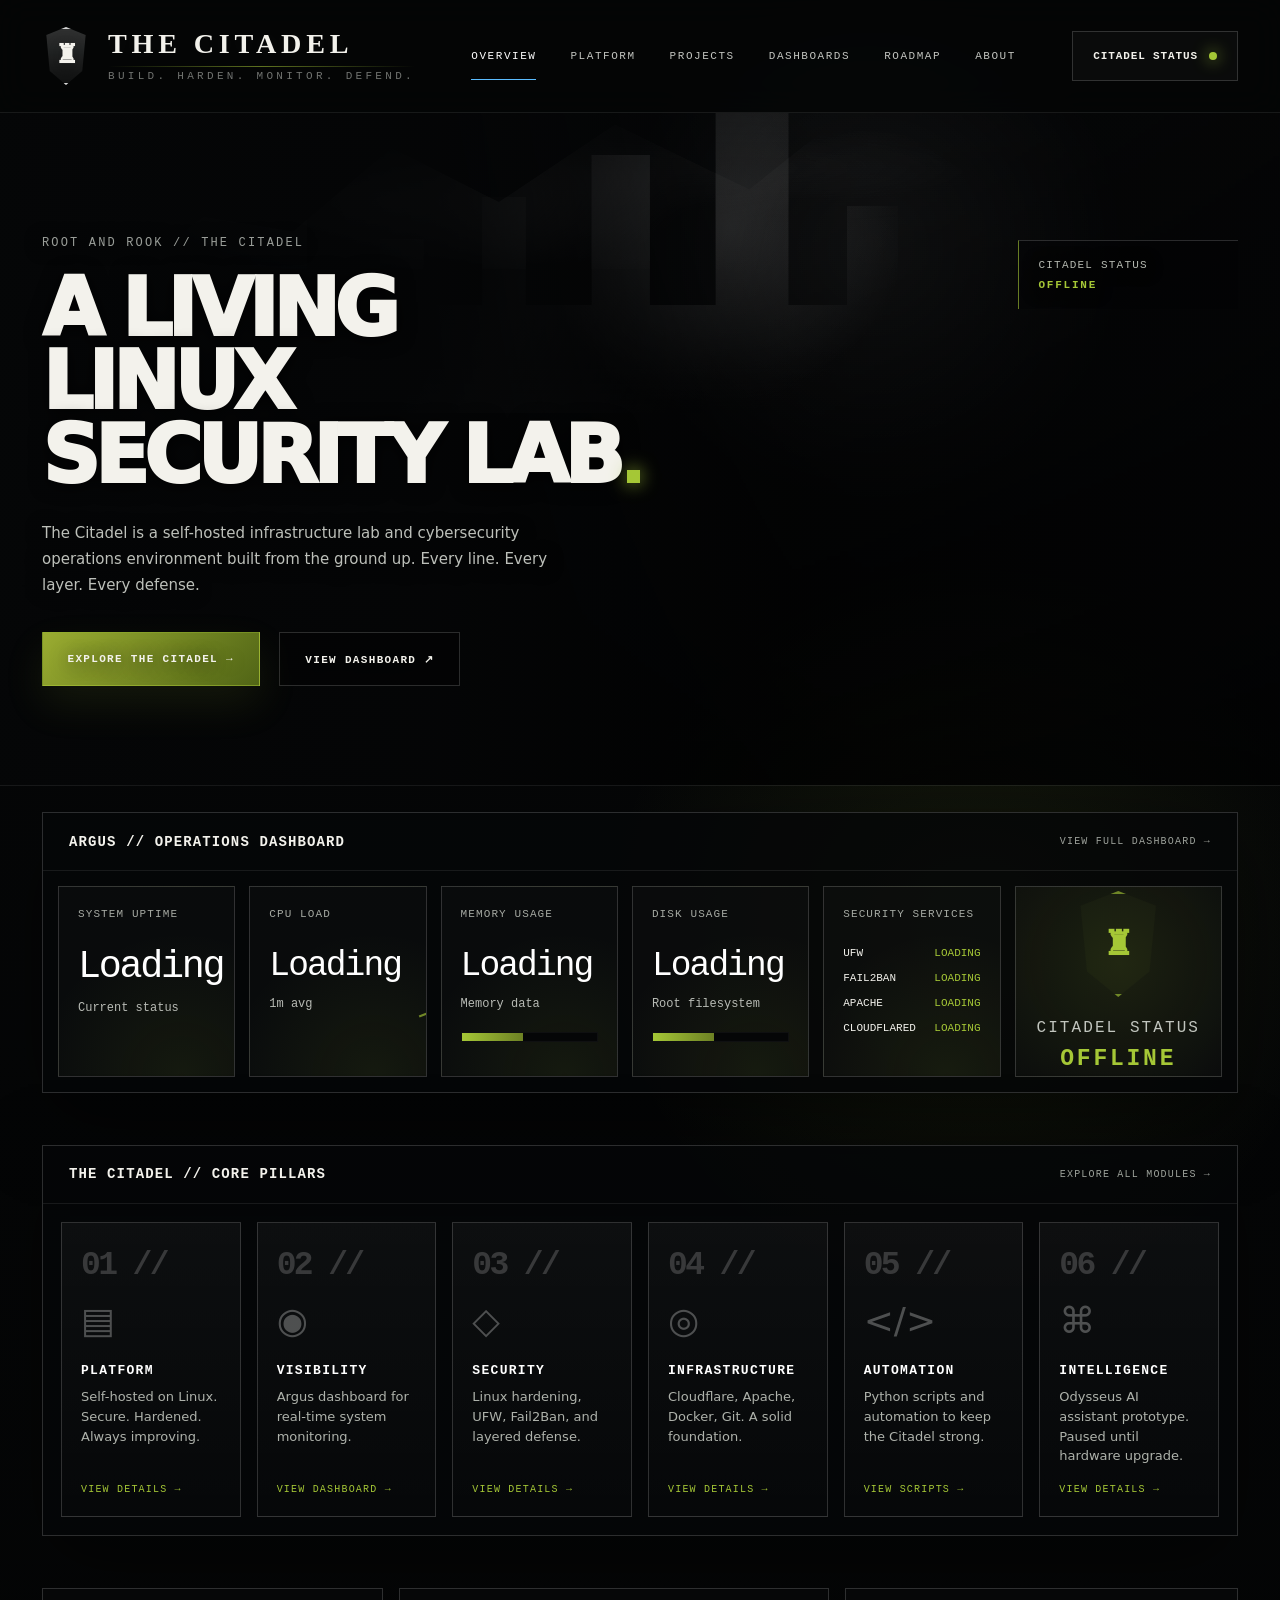
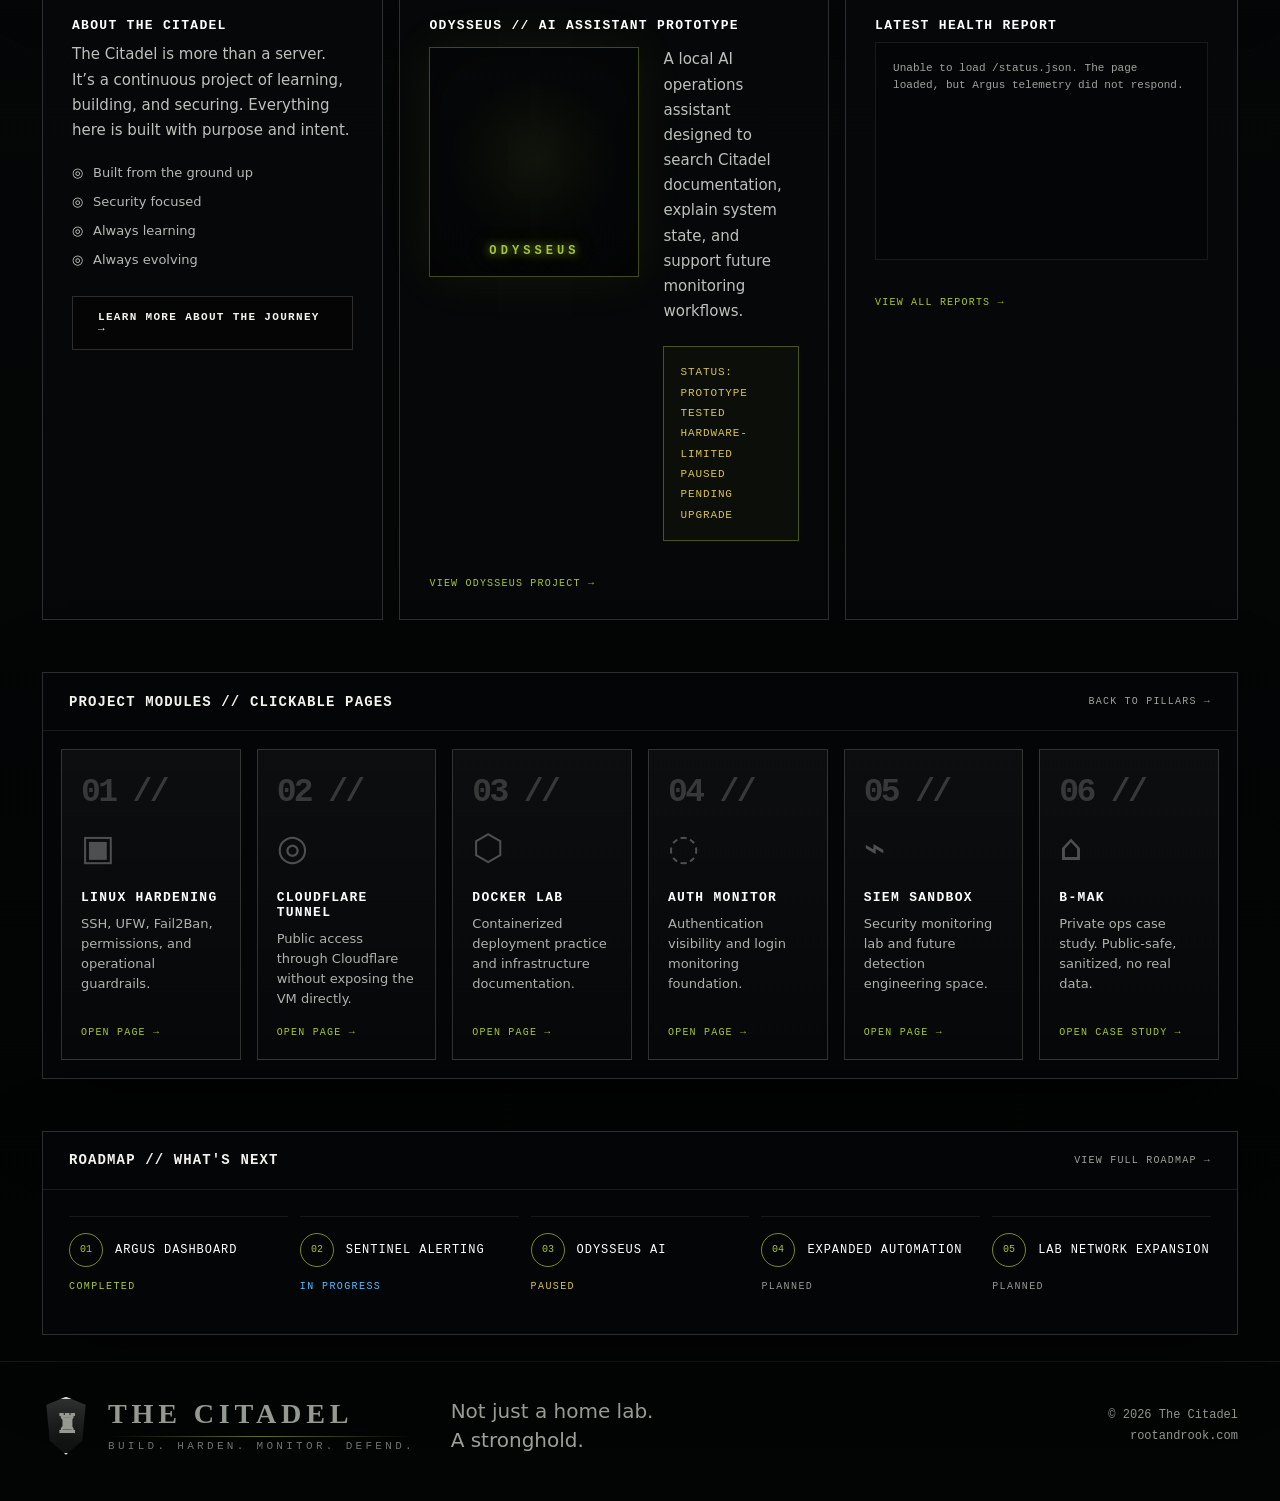
==== commit 784622af: "Update Citadel site content and assets" ====
--- a/docker-site/index.html
+++ b/docker-site/index.html
@@ -907,7 +907,7 @@
 
     .hero-art {
       width: 76% !important;
-      opacity: 1 !important;
+      opacity: 0.82 !important;
       filter: grayscale(1) contrast(1.24) brightness(0.95) !important;
       background-image:
         linear-gradient(90deg, rgba(5,6,7,0.80) 0%, rgba(5,6,7,0.28) 24%, rgba(5,6,7,0.02) 58%, rgba(5,6,7,0.18) 100%),
@@ -1120,6 +1120,598 @@
 
     /* End Citadel motion and Odysseus card tuning */
 
+  
+    /* Argus dashboard polish */
+
+    .metric-value {
+      font-size: clamp(28px, 2.7vw, 44px) !important;
+      line-height: 1.08 !important;
+      word-break: normal !important;
+    }
+
+    #live-uptime {
+      font-size: clamp(30px, 3vw, 48px) !important;
+      line-height: 1.08 !important;
+      letter-spacing: -0.06em;
+    }
+
+    .metric-sub {
+      position: relative;
+      z-index: 2;
+    }
+
+    .spark path {
+      stroke-dasharray: 160;
+      stroke-dashoffset: 160;
+      animation: argusLineDraw 2.8s ease-in-out infinite;
+    }
+
+    @keyframes argusLineDraw {
+      0% {
+        stroke-dashoffset: 160;
+        opacity: 0.25;
+      }
+      45% {
+        stroke-dashoffset: 0;
+        opacity: 1;
+      }
+      100% {
+        stroke-dashoffset: -160;
+        opacity: 0.35;
+      }
+    }
+
+    .service span:last-child,
+    .status-live,
+    #hero-status {
+      animation: statusPulse 2.4s ease-in-out infinite;
+    }
+
+    @keyframes statusPulse {
+      0%, 100% {
+        text-shadow: 0 0 8px rgba(165,199,54,0.35);
+      }
+      50% {
+        text-shadow: 0 0 18px rgba(165,199,54,0.95);
+      }
+    }
+
+    /* End Argus dashboard polish */
+
+  
+    /* Odysseus real image card */
+    .ody-figure {
+      min-height: 230px !important;
+      border: 1px solid rgba(165,199,54,0.35) !important;
+      background-image:
+        linear-gradient(180deg, rgba(3,4,5,0.05) 0%, rgba(3,4,5,0.55) 100%),
+        radial-gradient(circle at 50% 50%, rgba(165,199,54,0.10), transparent 55%),
+        url("/assets/odysseus-card-v2.png") !important;
+      background-size: cover !important;
+      background-position: center !important;
+      background-repeat: no-repeat !important;
+      box-shadow:
+        inset 0 0 70px rgba(0,0,0,0.35),
+        0 0 45px rgba(165,199,54,0.08) !important;
+    }
+
+    .ody-figure::before {
+      display: none !important;
+      content: none !important;
+    }
+
+    .ody-figure::after {
+      content: "ODYSSEUS";
+      position: absolute;
+      left: 0;
+      right: 0;
+      bottom: 18px;
+      color: var(--green);
+      font-family: var(--mono);
+      font-size: 10px;
+      letter-spacing: 0.20em;
+      text-align: center;
+      text-shadow: 0 0 18px rgba(165,199,54,0.55);
+    }
+
+    @media (max-width: 720px) {
+      .ody-figure {
+        min-height: 220px !important;
+        background-position: center top !important;
+      }
+    }
+    /* End Odysseus real image card */
+
+  
+    /* Remove Odysseus image text overlay */
+    .ody-figure::after {
+      content: none !important;
+      display: none !important;
+    }
+
+  
+    /* Force Odysseus label */
+    .ody-figure {
+      position: relative !important;
+      overflow: hidden !important;
+    }
+
+    .ody-figure::after {
+      content: "ODYSSEUS" !important;
+      display: block !important;
+      position: absolute !important;
+      left: 0 !important;
+      right: 0 !important;
+      bottom: 18px !important;
+      color: var(--green) !important;
+      font-family: var(--mono) !important;
+      font-size: 12px !important;
+      font-weight: 800 !important;
+      letter-spacing: 0.34em !important;
+      text-align: center !important;
+      text-shadow:
+        0 0 10px rgba(165,199,54,0.85),
+        0 0 26px rgba(165,199,54,0.45) !important;
+      z-index: 99 !important;
+      pointer-events: none !important;
+    }
+    /* End force Odysseus label */
+
+  
+    /* Citadel brand font polish */
+    .brand-name {
+      font-family: Georgia, "Times New Roman", serif !important;
+      font-weight: 700 !important;
+      letter-spacing: 0.14em !important;
+      text-transform: uppercase !important;
+      position: relative;
+      text-shadow: 0 0 16px rgba(255,255,255,0.06);
+    }
+
+    .brand-name::after {
+      content: "";
+      position: absolute;
+      left: 0;
+      bottom: -9px;
+      width: 100%;
+      height: 1px;
+      background: linear-gradient(90deg, transparent, rgba(165,199,54,0.75), transparent);
+      opacity: 0.75;
+      animation: brandLineDrift 3.6s ease-in-out infinite;
+    }
+
+    @keyframes brandLineDrift {
+      0%, 100% {
+        opacity: 0.25;
+        transform: scaleX(0.72);
+      }
+      50% {
+        opacity: 0.9;
+        transform: scaleX(1);
+      }
+    }
+
+    .brand-tag {
+      margin-top: 12px !important;
+    }
+    /* End Citadel brand font polish */
+
+  
+    /* Citadel atmosphere and Argus sweep */
+
+    @keyframes fogDrift {
+      0% {
+        transform: translateX(-8%) translateY(0);
+        opacity: 0.14;
+      }
+      50% {
+        transform: translateX(7%) translateY(-2%);
+        opacity: 0.28;
+      }
+      100% {
+        transform: translateX(-8%) translateY(0);
+        opacity: 0.14;
+      }
+    }
+
+    @keyframes castleLightBreath {
+      0%, 100% {
+        opacity: 0.18;
+        transform: scale(1);
+      }
+      50% {
+        opacity: 0.34;
+        transform: scale(1.05);
+      }
+    }
+
+    @keyframes argusSweep {
+      0% {
+        transform: translateX(-120%);
+        opacity: 0;
+      }
+      20% {
+        opacity: 0.75;
+      }
+      70% {
+        opacity: 0.45;
+      }
+      100% {
+        transform: translateX(120%);
+        opacity: 0;
+      }
+    }
+
+    .hero-art::before {
+      content: "" !important;
+      display: block !important;
+      position: absolute !important;
+      inset: 0 !important;
+      background:
+        radial-gradient(circle at 58% 38%, rgba(255,255,255,0.20), transparent 12rem),
+        linear-gradient(115deg, transparent 0%, rgba(255,255,255,0.08) 34%, transparent 62%);
+      mix-blend-mode: screen;
+      animation: castleLightBreath 6.5s ease-in-out infinite;
+      pointer-events: none;
+      z-index: 2;
+    }
+
+    .hero-art::after {
+      content: "" !important;
+      display: block !important;
+      position: absolute !important;
+      inset: -8% -18% -8% -18% !important;
+      background:
+        radial-gradient(ellipse at 28% 68%, rgba(255,255,255,0.12), transparent 19rem),
+        radial-gradient(ellipse at 72% 52%, rgba(165,199,54,0.08), transparent 17rem),
+        linear-gradient(100deg, transparent 0%, rgba(255,255,255,0.06) 44%, transparent 72%);
+      filter: blur(10px);
+      animation: fogDrift 9s ease-in-out infinite;
+      pointer-events: none;
+      z-index: 3;
+    }
+
+    .metric,
+    .status-card {
+      position: relative;
+      overflow: hidden;
+    }
+
+    .metric::after,
+    .status-card::after {
+      content: "";
+      position: absolute;
+      top: 0;
+      bottom: 0;
+      width: 46%;
+      left: 0;
+      background:
+        linear-gradient(90deg, transparent, rgba(165,199,54,0.10), rgba(165,199,54,0.24), transparent);
+      transform: translateX(-120%);
+      animation: argusSweep 5.4s ease-in-out infinite;
+      pointer-events: none;
+      z-index: 1;
+    }
+
+    .metric:nth-child(2)::after { animation-delay: 0.4s; }
+    .metric:nth-child(3)::after { animation-delay: 0.8s; }
+    .metric:nth-child(4)::after { animation-delay: 1.2s; }
+    .metric:nth-child(5)::after { animation-delay: 1.6s; }
+    .status-card::after { animation-delay: 2s; }
+
+    .metric > *,
+    .status-card > * {
+      position: relative;
+      z-index: 2;
+    }
+
+    @media (max-width: 720px) {
+      .hero-art::before {
+        opacity: 0.22;
+      }
+
+      .hero-art::after {
+        opacity: 0.18;
+        filter: blur(12px);
+      }
+
+      .metric::after,
+      .status-card::after {
+        animation-duration: 6.8s;
+      }
+    }
+
+    /* End Citadel atmosphere and Argus sweep */
+
+  
+    /* Clickable project card polish */
+
+    .pillar,
+    .road-step,
+    .story .btn,
+    .card-link {
+      cursor: pointer;
+    }
+
+    .pillar {
+      position: relative;
+      overflow: hidden;
+      isolation: isolate;
+    }
+
+    .pillar::before {
+      content: "";
+      position: absolute;
+      inset: 0;
+      border: 1px solid transparent;
+      background:
+        linear-gradient(120deg, transparent 0%, rgba(165,199,54,0.10) 45%, rgba(165,199,54,0.22) 50%, transparent 56%);
+      transform: translateX(-130%);
+      transition: transform 0.65s ease;
+      pointer-events: none;
+      z-index: 0;
+    }
+
+    .pillar:hover::before,
+    .pillar:focus-visible::before {
+      transform: translateX(130%);
+    }
+
+    .pillar:hover,
+    .pillar:focus-visible {
+      outline: none;
+      transform: translateY(-6px);
+      border-color: rgba(165,199,54,0.65);
+      box-shadow:
+        0 20px 50px rgba(0,0,0,0.38),
+        0 0 32px rgba(165,199,54,0.08);
+    }
+
+    .pillar > * {
+      position: relative;
+      z-index: 2;
+    }
+
+    .pillar .card-link {
+      transition: transform 0.18s ease, color 0.18s ease, text-shadow 0.18s ease;
+    }
+
+    .pillar:hover .card-link,
+    .pillar:focus-visible .card-link {
+      color: var(--green);
+      transform: translateX(6px);
+      text-shadow: 0 0 16px rgba(165,199,54,0.55);
+    }
+
+    .pillar:hover .ghost-icon,
+    .pillar:focus-visible .ghost-icon {
+      color: rgba(165,199,54,0.72);
+      text-shadow: 0 0 24px rgba(165,199,54,0.32);
+    }
+
+    .road-step {
+      transition: transform 0.18s ease, border-color 0.18s ease, background 0.18s ease;
+    }
+
+    .road-step:hover,
+    .road-step:focus-visible {
+      outline: none;
+      transform: translateY(-4px);
+      background: rgba(165,199,54,0.035);
+    }
+
+    .road-step:hover .circle,
+    .road-step:focus-visible .circle {
+      box-shadow: 0 0 18px rgba(165,199,54,0.45);
+    }
+
+    /* End clickable project card polish */
+
+  
+    /* Scroll reveal animation system */
+
+    .reveal-on-scroll {
+      opacity: 0;
+      transform: translateY(34px);
+      transition:
+        opacity 0.75s ease,
+        transform 0.75s ease;
+    }
+
+    .reveal-on-scroll.revealed {
+      opacity: 1;
+      transform: translateY(0);
+    }
+
+    .reveal-delay-1 { transition-delay: 0.08s; }
+    .reveal-delay-2 { transition-delay: 0.16s; }
+    .reveal-delay-3 { transition-delay: 0.24s; }
+    .reveal-delay-4 { transition-delay: 0.32s; }
+
+    @media (prefers-reduced-motion: reduce) {
+      .reveal-on-scroll {
+        opacity: 1 !important;
+        transform: none !important;
+        transition: none !important;
+      }
+    }
+
+    /* End scroll reveal animation system */
+
+  
+
+
+  
+
+
+  
+
+
+  
+
+
+  
+    /* Premium Citadel logo refinement */
+
+    .site-header,
+    header {
+      backdrop-filter: blur(10px);
+    }
+
+    .brand {
+      gap: 18px !important;
+      align-items: center !important;
+    }
+
+    .brand-mark,
+    .brand-icon,
+    .logo-mark,
+    .site-mark {
+      width: 74px !important;
+      height: 74px !important;
+      flex: 0 0 74px !important;
+      background: url("/assets/citadel-mark.svg?v=premium3") center / contain no-repeat !important;
+      border: 0 !important;
+      box-shadow: none !important;
+      filter:
+        drop-shadow(0 0 12px rgba(165,199,54,0.14))
+        drop-shadow(0 8px 16px rgba(0,0,0,0.45)) !important;
+      clip-path: none !important;
+      color: transparent !important;
+      font-size: 0 !important;
+    }
+
+    .brand-mark::before,
+    .brand-mark::after,
+    .brand-icon::before,
+    .brand-icon::after,
+    .logo-mark::before,
+    .logo-mark::after,
+    .site-mark::before,
+    .site-mark::after {
+      content: none !important;
+      display: none !important;
+    }
+
+    .brand-mark > *,
+    .brand-icon > *,
+    .logo-mark > *,
+    .site-mark > * {
+      display: none !important;
+    }
+
+    .brand-name {
+      font-size: clamp(28px, 2.2vw, 42px) !important;
+      letter-spacing: 0.17em !important;
+      font-weight: 800 !important;
+      line-height: 1 !important;
+    }
+
+    .brand-tag {
+      margin-top: 12px !important;
+      font-size: 11px !important;
+      letter-spacing: 0.30em !important;
+      opacity: 0.68 !important;
+    }
+
+    .brand-text {
+      position: relative !important;
+      padding-bottom: 2px !important;
+    }
+
+    .brand-text::after {
+      content: "" !important;
+      position: absolute !important;
+      left: 2px !important;
+      bottom: -8px !important;
+      width: 84px !important;
+      height: 1px !important;
+      background: linear-gradient(90deg, rgba(165,199,54,0.8), transparent) !important;
+      box-shadow: 0 0 12px rgba(165,199,54,0.35) !important;
+    }
+
+    @media (max-width: 720px) {
+      .brand {
+        gap: 14px !important;
+      }
+
+      .brand-mark,
+      .brand-icon,
+      .logo-mark,
+      .site-mark {
+        width: 62px !important;
+        height: 62px !important;
+        flex-basis: 62px !important;
+      }
+
+      .brand-name {
+        font-size: 29px !important;
+        letter-spacing: 0.13em !important;
+      }
+
+      .brand-tag {
+        font-size: 10px !important;
+        letter-spacing: 0.22em !important;
+      }
+    }
+
+    /* End premium Citadel logo refinement */
+
+  
+
+
+  
+
+
+  
+
+
+  
+    /* Left hero looping video */
+
+    .hero-left-video {
+      position: absolute !important;
+      left: 0 !important;
+      top: 0 !important;
+      width: 66% !important;
+      height: 100% !important;
+      object-fit: cover !important;
+      opacity: 1 !important;
+      filter: grayscale(1) contrast(1.35) brightness(1.45) !important;
+      pointer-events: none !important;
+      z-index: 3 !important;
+      mix-blend-mode: normal !important;
+      -webkit-mask-image: linear-gradient(90deg, black 0%, black 74%, transparent 100%) !important;
+      mask-image: linear-gradient(90deg, black 0%, black 74%, transparent 100%) !important;
+    }
+
+    .hero-art {
+      z-index: 1 !important;
+    }
+
+    .hero::before {
+      z-index: 2 !important;
+    }
+
+    .hero-content {
+      position: relative !important;
+      z-index: 4 !important;
+      text-shadow: 0 2px 18px rgba(0,0,0,0.85) !important;
+    }
+
+    @media (max-width: 720px) {
+      .hero-left-video {
+        width: 100% !important;
+        opacity: 0.72 !important;
+        filter: grayscale(1) contrast(1.30) brightness(1.25) !important;
+        z-index: 3 !important;
+        -webkit-mask-image: linear-gradient(180deg, black 0%, black 62%, transparent 100%) !important;
+        mask-image: linear-gradient(180deg, black 0%, black 62%, transparent 100%) !important;
+      }
+    }
+
+    /* End left hero looping video */
+
   </style>
 </head>
 
@@ -1152,6 +1744,12 @@
 
     <main>
       <section class="hero" id="overview">
+
+
+        <video class="hero-left-video" autoplay muted loop playsinline preload="auto" aria-hidden="true">
+          <source src="/assets/citadel-left-loop.mp4?v=video3" type="video/mp4">
+        </video>
+
         <div class="hero-art" aria-hidden="true"></div>
 
         <div class="wrap hero-content">
@@ -1509,6 +2107,21 @@
       return String(value).replace("Status:", "").trim();
     }
 
+
+    function compactUptime(value) {
+      if (!value) return "Unknown";
+
+      let text = String(value).replace(/^up\s+/, "").trim();
+
+      text = text
+        .replace(/ days?/g, "d")
+        .replace(/ hours?/g, "h")
+        .replace(/ minutes?/g, "m")
+        .replace(/,/g, "");
+
+      return text;
+    }
+
     function firstCpu(value) {
       if (!value) return "Unknown";
       return String(value).split(",")[0].trim();
@@ -1556,7 +2169,7 @@
         setText("hero-status", "Online");
         setText("live-status", "Online");
 
-        setText("live-uptime", data.uptime || "Unknown");
+        setText("live-uptime", compactUptime(data.uptime));
         setText("live-cpu", firstCpu(data.cpu_load));
         setText("live-memory-percent", memPct ? memPct + "%" : "Live");
         setText("live-memory", data.memory || "Memory data");
@@ -1599,6 +2212,38 @@
     }
 
     loadStatus();
+  
+    // Scroll reveal animation system
+    function initScrollReveal() {
+      const targets = document.querySelectorAll(
+        ".panel, .story, .pillar, .road-step, .metric, .status-card"
+      );
+
+      targets.forEach((el, index) => {
+        el.classList.add("reveal-on-scroll");
+
+        if (index % 4 === 1) el.classList.add("reveal-delay-1");
+        if (index % 4 === 2) el.classList.add("reveal-delay-2");
+        if (index % 4 === 3) el.classList.add("reveal-delay-3");
+      });
+
+      const observer = new IntersectionObserver((entries) => {
+        entries.forEach((entry) => {
+          if (entry.isIntersecting) {
+            entry.target.classList.add("revealed");
+            observer.unobserve(entry.target);
+          }
+        });
+      }, {
+        threshold: 0.12
+      });
+
+      targets.forEach((el) => observer.observe(el));
+    }
+
+    document.addEventListener("DOMContentLoaded", initScrollReveal);
+    // End scroll reveal animation system
+
   </script>
 </body>
 </html>
